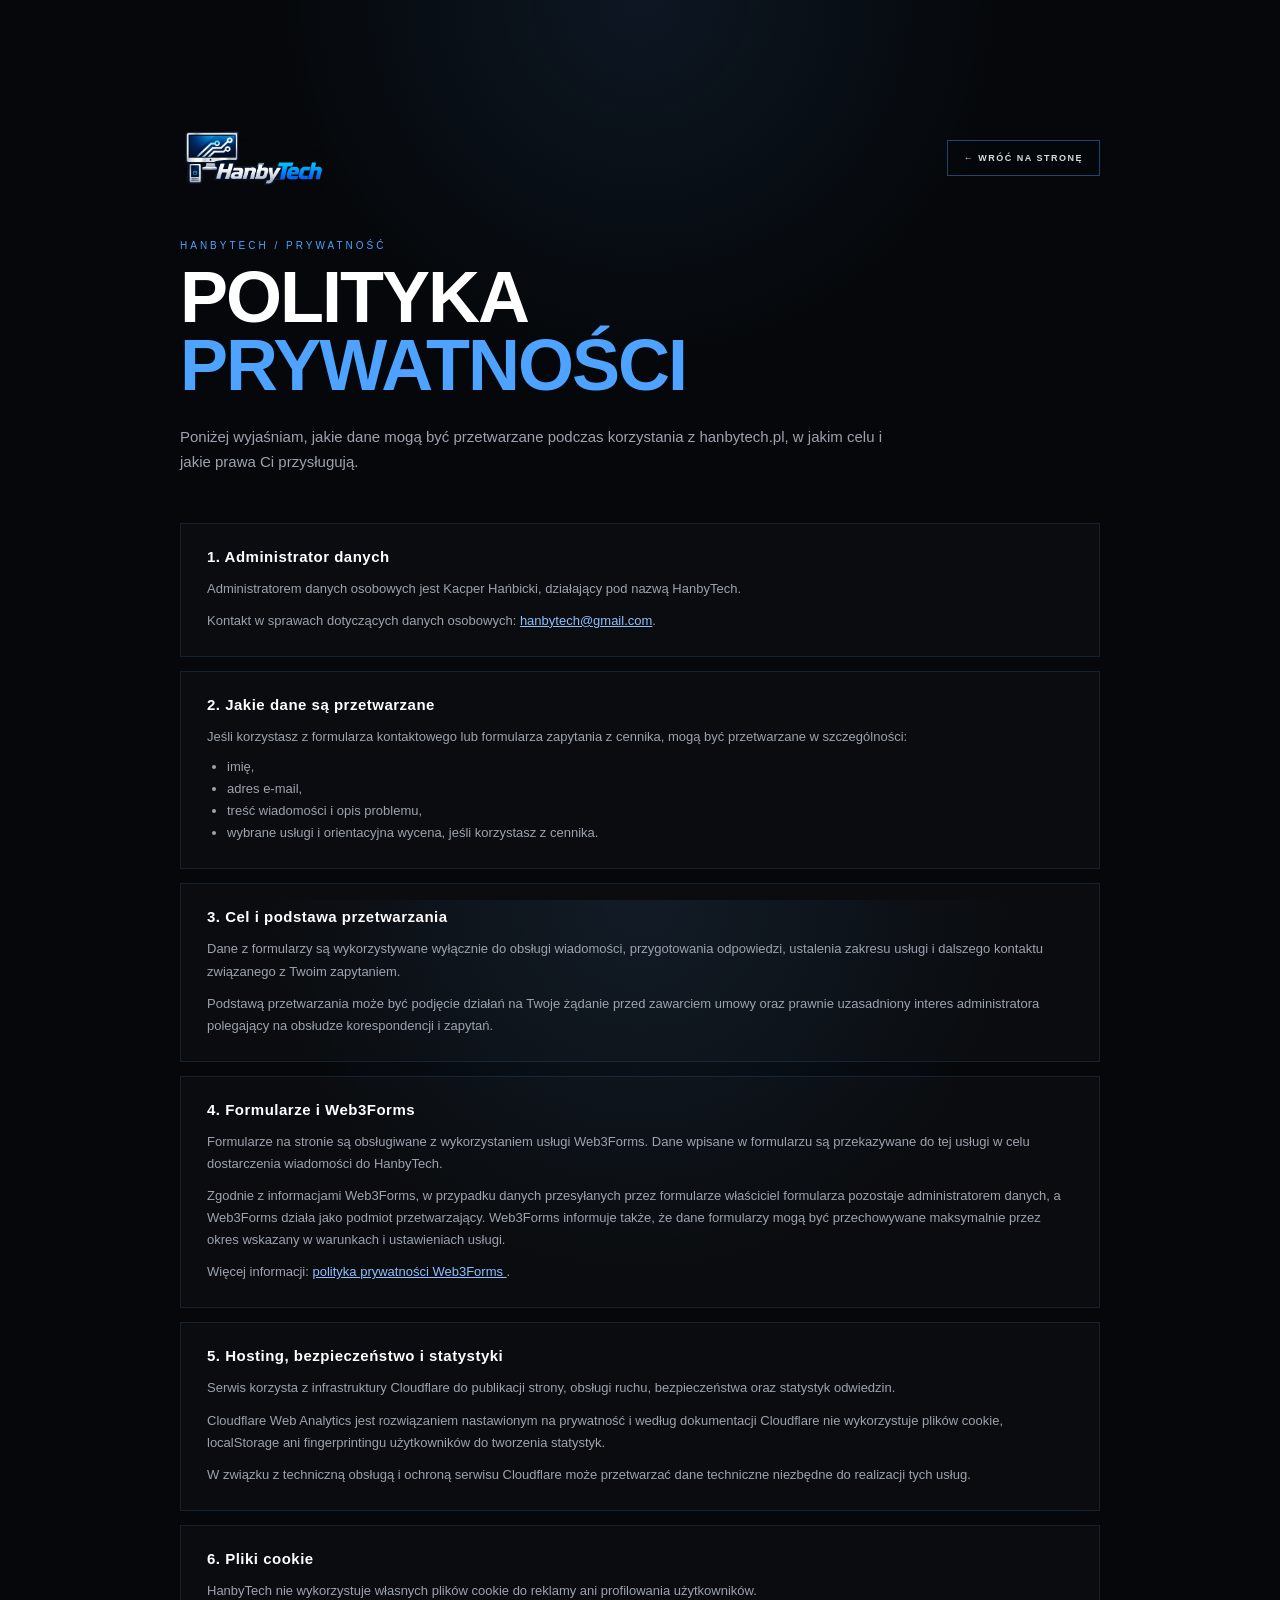
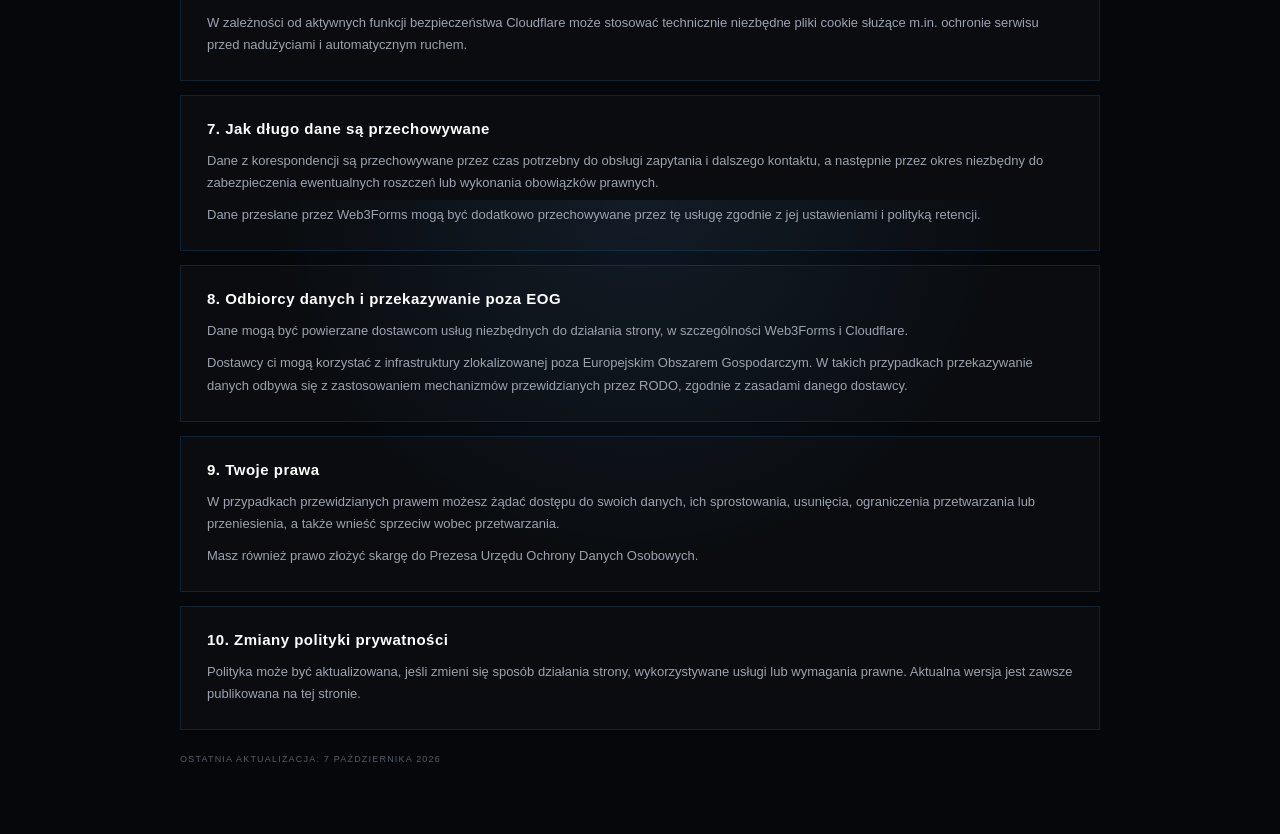
==== polityka-prywatnosci.html @ e63559c8 "Dodanie polityki prywatnosci i drobnych poprawek" ====
<!DOCTYPE html>
<html lang="pl">
<head>
    <meta charset="UTF-8">
    <meta name="viewport" content="width=device-width, initial-scale=1.0">
    <link rel="icon" type="image/png" href="logo.png">

    <title>Polityka prywatności — HanbyTech</title>

    <meta
        name="description"
        content="Polityka prywatności serwisu HanbyTech."
    >
    <meta name="theme-color" content="#05070a">
    <meta name="robots" content="index,follow">

    <link rel="canonical" href="https://hanbytech.pl/polityka-prywatnosci.html">
    <link rel="stylesheet" href="style.css?v=1.2">
</head>

<body class="privacy-page">

    <main class="privacy-shell">

        <div class="privacy-top">
            <a href="index.html" class="privacy-logo" aria-label="HanbyTech — strona główna">
                <img src="logo.png" alt="HanbyTech">
            </a>

            <a href="index.html" class="privacy-back">
                ← WRÓĆ NA STRONĘ
            </a>
        </div>

        <div class="privacy-kicker">
            HANBYTECH / PRYWATNOŚĆ
        </div>

        <h1>
            POLITYKA<br>
            <span>PRYWATNOŚCI</span>
        </h1>

        <p class="privacy-lead">
            Poniżej wyjaśniam, jakie dane mogą być przetwarzane podczas
            korzystania z hanbytech.pl, w jakim celu i jakie prawa Ci przysługują.
        </p>

        <div class="privacy-content">

            <section class="privacy-section">
                <h2>1. Administrator danych</h2>
                <p>
                    Administratorem danych osobowych jest Kacper Hańbicki,
                    działający pod nazwą HanbyTech.
                </p>
                <p>
                    Kontakt w sprawach dotyczących danych osobowych:
                    <a href="mailto:hanbytech@gmail.com">hanbytech@gmail.com</a>.
                </p>
            </section>

            <section class="privacy-section">
                <h2>2. Jakie dane są przetwarzane</h2>
                <p>
                    Jeśli korzystasz z formularza kontaktowego lub formularza zapytania
                    z cennika, mogą być przetwarzane w szczególności:
                </p>
                <ul>
                    <li>imię,</li>
                    <li>adres e-mail,</li>
                    <li>treść wiadomości i opis problemu,</li>
                    <li>wybrane usługi i orientacyjna wycena, jeśli korzystasz z cennika.</li>
                </ul>
            </section>

            <section class="privacy-section">
                <h2>3. Cel i podstawa przetwarzania</h2>
                <p>
                    Dane z formularzy są wykorzystywane wyłącznie do obsługi wiadomości,
                    przygotowania odpowiedzi, ustalenia zakresu usługi i dalszego kontaktu
                    związanego z Twoim zapytaniem.
                </p>
                <p>
                    Podstawą przetwarzania może być podjęcie działań na Twoje żądanie
                    przed zawarciem umowy oraz prawnie uzasadniony interes administratora
                    polegający na obsłudze korespondencji i zapytań.
                </p>
            </section>

            <section class="privacy-section">
                <h2>4. Formularze i Web3Forms</h2>
                <p>
                    Formularze na stronie są obsługiwane z wykorzystaniem usługi Web3Forms.
                    Dane wpisane w formularzu są przekazywane do tej usługi w celu dostarczenia
                    wiadomości do HanbyTech.
                </p>
                <p>
                    Zgodnie z informacjami Web3Forms, w przypadku danych przesyłanych przez
                    formularze właściciel formularza pozostaje administratorem danych,
                    a Web3Forms działa jako podmiot przetwarzający. Web3Forms informuje także,
                    że dane formularzy mogą być przechowywane maksymalnie przez okres
                    wskazany w warunkach i ustawieniach usługi.
                </p>
                <p>
                    Więcej informacji:
                    <a href="https://web3forms.com/privacy" target="_blank" rel="noopener noreferrer">
                        polityka prywatności Web3Forms
                    </a>.
                </p>
            </section>

            <section class="privacy-section">
                <h2>5. Hosting, bezpieczeństwo i statystyki</h2>
                <p>
                    Serwis korzysta z infrastruktury Cloudflare do publikacji strony,
                    obsługi ruchu, bezpieczeństwa oraz statystyk odwiedzin.
                </p>
                <p>
                    Cloudflare Web Analytics jest rozwiązaniem nastawionym na prywatność
                    i według dokumentacji Cloudflare nie wykorzystuje plików cookie,
                    localStorage ani fingerprintingu użytkowników do tworzenia statystyk.
                </p>
                <p>
                    W związku z techniczną obsługą i ochroną serwisu Cloudflare może
                    przetwarzać dane techniczne niezbędne do realizacji tych usług.
                </p>
            </section>

            <section class="privacy-section">
                <h2>6. Pliki cookie</h2>
                <p>
                    HanbyTech nie wykorzystuje własnych plików cookie do reklamy ani
                    profilowania użytkowników.
                </p>
                <p>
                    W zależności od aktywnych funkcji bezpieczeństwa Cloudflare może
                    stosować technicznie niezbędne pliki cookie służące m.in. ochronie
                    serwisu przed nadużyciami i automatycznym ruchem.
                </p>
            </section>

            <section class="privacy-section">
                <h2>7. Jak długo dane są przechowywane</h2>
                <p>
                    Dane z korespondencji są przechowywane przez czas potrzebny do obsługi
                    zapytania i dalszego kontaktu, a następnie przez okres niezbędny do
                    zabezpieczenia ewentualnych roszczeń lub wykonania obowiązków prawnych.
                </p>
                <p>
                    Dane przesłane przez Web3Forms mogą być dodatkowo przechowywane przez
                    tę usługę zgodnie z jej ustawieniami i polityką retencji.
                </p>
            </section>

            <section class="privacy-section">
                <h2>8. Odbiorcy danych i przekazywanie poza EOG</h2>
                <p>
                    Dane mogą być powierzane dostawcom usług niezbędnych do działania strony,
                    w szczególności Web3Forms i Cloudflare.
                </p>
                <p>
                    Dostawcy ci mogą korzystać z infrastruktury zlokalizowanej poza
                    Europejskim Obszarem Gospodarczym. W takich przypadkach przekazywanie
                    danych odbywa się z zastosowaniem mechanizmów przewidzianych przez RODO,
                    zgodnie z zasadami danego dostawcy.
                </p>
            </section>

            <section class="privacy-section">
                <h2>9. Twoje prawa</h2>
                <p>
                    W przypadkach przewidzianych prawem możesz żądać dostępu do swoich danych,
                    ich sprostowania, usunięcia, ograniczenia przetwarzania lub przeniesienia,
                    a także wnieść sprzeciw wobec przetwarzania.
                </p>
                <p>
                    Masz również prawo złożyć skargę do Prezesa Urzędu Ochrony Danych Osobowych.
                </p>
            </section>

            <section class="privacy-section">
                <h2>10. Zmiany polityki prywatności</h2>
                <p>
                    Polityka może być aktualizowana, jeśli zmieni się sposób działania strony,
                    wykorzystywane usługi lub wymagania prawne. Aktualna wersja jest zawsze
                    publikowana na tej stronie.
                </p>
            </section>

        </div>

        <div class="privacy-updated">
            OSTATNIA AKTUALIZACJA: 7 PAŹDZIERNIKA 2026
        </div>

    </main>

</body>
</html>
---- style.css ----
﻿* {
    margin: 0;
    padding: 0;
    box-sizing: border-box;
}

html,
body {
    width: 100%;
    height: 100%;
    overflow: hidden;
}

body {
    background: #05070a;
    color: white;
    font-family: Arial, Helvetica, sans-serif;
}

/* =========================
   GŁÓWNA STRONA
========================= */

.story {
    position: relative;
    width: 100%;
    height: 100vh;
    overflow: hidden;
}

/* =========================
   SCENY
========================= */

.scene {
    position: absolute;
    inset: 0;
    display: grid;
    grid-template-columns: 45% 55%;
    opacity: 0;
    visibility: hidden;
    transform: scale(1.04);
    transition:
        opacity 0.8s ease,
        transform 1s ease,
        visibility 0.8s;
}

.scene.active {
    opacity: 1;
    visibility: visible;
    transform: scale(1);
}

/* =========================
   LEWA STRONA
========================= */

.scene-content {
    position: relative;
    z-index: 5;
    display: flex;
    flex-direction: column;
    justify-content: center;
    padding-left: 9vw;
    padding-right: 3vw;
}

.category {
    margin-bottom: 20px;
    font-size: 12px;
    letter-spacing: 5px;
    color: #4da3ff;
}

h1,
h2 {
    font-size: clamp(45px, 5vw, 85px);
    line-height: 0.95;
    font-weight: 800;
    letter-spacing: -3px;
}

h1 span,
h2 span {
    color: #4da3ff;
}

.scene-content p {
    max-width: 520px;
    margin-top: 35px;
    color: #9ca3af;
    font-size: 17px;
    line-height: 1.7;
}

.info {
    margin-top: 30px;
    color: #4da3ff;
    font-size: 12px;
    letter-spacing: 3px;
    line-height: 2;
}

/* =========================
   PRZYCISK
========================= */

.contact-button {
    width: fit-content;
    margin-top: 35px;
    padding: 16px 28px;
    border: 1px solid #4da3ff;
    background: transparent;
    color: white;
    font-size: 12px;
    font-weight: bold;
    letter-spacing: 2px;
    cursor: pointer;
    transition: 0.3s;
}

.contact-button:hover {
    background: #4da3ff;
    color: #05070a;
    box-shadow:
        0 0 30px rgba(77, 163, 255, 0.4);
}

/* =========================
   PRAWA STRONA
========================= */

.scene-visual {
    position: relative;
    display: flex;
    align-items: center;
    justify-content: center;
    overflow: hidden;
}

.scene-visual::before {
    content: "";
    position: absolute;
    width: 600px;
    height: 600px;
    background: #087cff;
    filter: blur(180px);
    opacity: 0.08;
}

.placeholder {
    position: relative;
    width: 75%;
    height: 70%;
    display: flex;
    flex-direction: column;
    align-items: center;
    justify-content: center;
    border: 1px solid rgba(77, 163, 255, 0.2);
    background:
        linear-gradient(
            135deg,
            rgba(255,255,255,0.04),
            rgba(255,255,255,0.01)
        );
    box-shadow:
        0 0 80px rgba(0, 120, 255, 0.08);
    color: #4da3ff;
}

.placeholder span {
    font-size: 45px;
    font-weight: 800;
    letter-spacing: 5px;
}

.placeholder small {
    margin-top: 15px;
    color: #555;
    font-size: 10px;
    letter-spacing: 3px;
}

/* =========================
   SCROLL
========================= */

.scroll-indicator {
    position: fixed;
    right: 40px;
    bottom: 40px;
    z-index: 50;
    display: flex;
    align-items: center;
    gap: 15px;
    color: #777;
    font-size: 11px;
    letter-spacing: 2px;
}

.scroll-line {
    width: 70px;
    height: 1px;
    background: #222;
}

.scroll-progress {
    width: 14%;
    height: 1px;
    background: #4da3ff;
    transition: width 0.5s ease;
}

/* =========================
   PRZYCISKI NAWIGACJI
========================= */

.navigation {
    position: fixed;
    right: 40px;
    top: 50%;
    z-index: 50;
    display: flex;
    flex-direction: column;
    gap: 8px;
    transform: translateY(-50%);
}

.navigation button {
    width: 42px;
    height: 42px;
    border: 1px solid #222;
    background: rgba(5, 7, 10, 0.7);
    color: #777;
    cursor: pointer;
    transition: 0.3s;
}

.navigation button:hover {
    border-color: #4da3ff;
    color: #4da3ff;
}

/* =========================
   TELEFON
========================= */



/* =========================
   LOGO
========================= */

.site-logo {
    position: fixed;
    top: 30px;
    left: 40px;
    z-index: 100;
    display: block;
}

.site-logo img {
    display: block;
    width: 150px;
    height: auto;
    object-fit: contain;
    transition: 0.3s;
}

.site-logo:hover img {
    transform: scale(1.04);
}

/* LOGO — TELEFON */



/* =========================
   HERO IMAGE
========================= */

.hero-image {
    position: relative;
    overflow: hidden;
}

.hero-image img {
    width: 100%;
    height: 100%;
    object-fit: contain;
    object-position: 30% center;
    display: block;
    filter: brightness(0.9);
    transition: transform 1.2s ease;
}

.scene.active .hero-image img {
    transform: translateX(-60px) scale(1.03);
}

.hero-image::after {
    content: "";
    position: absolute;
    inset: 0;
    background:
        linear-gradient(
            90deg,
            rgba(5, 7, 10, 0.45) 0%,
            rgba(5, 7, 10, 0.08) 45%,
            transparent 70%
        );
    pointer-events: none;
}

/* =========================
   CPU IMAGE
========================= */

.cpu-image {
    position: relative;
    overflow: hidden;
}

.cpu-image .cpu-photo {
    position: absolute;
    top: 50%;
    left: 53%;
    width: 80%;
    height: 80%;
    object-fit: contain;
    display: block;
    z-index: 1;
    transform: translate(-50%, -50%);
    filter: brightness(0.9);
}

/* =========================
   GPU IMAGE
========================= */

.gpu-image {
    position: relative;
    overflow: hidden;
}

.gpu-image .gpu-photo {
    position: absolute;
    top: 50%;
    left: 53%;
    width: 80%;
    height: 80%;
    object-fit: contain;
    display: block;
    z-index: 1;
    transform: translate(-50%, -50%);
    filter: brightness(0.9);
}

/* CLEANING IMAGE */

.cleaning-image {
    position: relative;
    overflow: hidden;
}

.cleaning-image .cleaning-photo {
    position: absolute;
    top: 50%;
    left: 45%;
    width: 90%;
    height: 90%;
    object-fit: contain;
    display: block;
    z-index: 1;
    transform: translate(-50%, -50%);
    filter: brightness(0.9);
}

/* UPGRADE IMAGE */

.upgrade-image {
    position: relative;
    overflow: hidden;
}

.upgrade-image .upgrade-photo {
    position: absolute;
    top: 50%;
    left: 52%;
    width: 80%;
    height: 80%;
    object-fit: contain;
    display: block;
    z-index: 1;
    transform: translate(-50%, -50%);
    filter: brightness(0.9);
}

/* STAŁY PRZYCISK KONTAKTU */

.fixed-contact {
    position: fixed;
    left: 300px;
    bottom: 80px;
    z-index: 100;
    padding: 14px 24px;
    border: 1px solid #4da3ff;
    background: rgba(5, 7, 10, 0.75);
    color: white;
    text-decoration: none;
    font-size: 11px;
    font-weight: bold;
    letter-spacing: 2px;
    opacity: 0;
    pointer-events: none;
    transition: 0.3s;
}

.fixed-contact.visible {
    opacity: 1;
    pointer-events: auto;
}

.fixed-contact:hover {
    background: #4da3ff;
    color: #05070a;
    box-shadow:
        0 0 30px rgba(77, 163, 255, 0.4);
}

/* DIAGNOSTICS IMAGE */

.diagnostics-image {
    position: relative;
    overflow: hidden;
}

.diagnostics-image .diagnostics-photo {
    position: absolute;
    top: 50%;
    left: 50%;
    width: 80%;
    height: 80%;
    object-fit: contain;
    display: block;
    z-index: 1;
    transform: translate(-50%, -50%);
    filter: brightness(0.9);
}

/* CONTACT IMAGE */

.contact-image {
    position: relative;
    overflow: hidden;
}

.contact-image .contact-photo {
    position: absolute;
    top: 50%;
    left: 50%;
    width: 80%;
    height: 80%;
    object-fit: contain;
    display: block;
    z-index: 1;
    transform: translate(-50%, -50%);
    filter: brightness(0.9);
}

/* PANEL KONTAKTOWY */

.contact-content {
    justify-content: center;
}

.contact-details {
    margin-top: 35px;
    display: flex;
    flex-direction: column;
    gap: 8px;
}

.contact-details span {
    color: #4da3ff;
    font-size: 10px;
    letter-spacing: 3px;
}

.contact-details a {
    color: white;
    font-size: 16px;
    text-decoration: none;
    transition: 0.3s;
}

.contact-details a:hover {
    color: #4da3ff;
}

/* FORMULARZ */

.contact-form {
    position: relative;
    z-index: 5;
    width: 75%;
    display: flex;
    flex-direction: column;
    gap: 14px;
    padding: 35px;
    border: 1px solid rgba(77, 163, 255, 0.2);
    background: rgba(5, 7, 10, 0.75);
    box-shadow:
        0 0 80px rgba(0, 120, 255, 0.08);
    backdrop-filter: blur(10px);
}

.contact-form input,
.contact-form textarea {
    width: 100%;
    padding: 15px 0;
    border: none;
    border-bottom: 1px solid #252a31;
    outline: none;
    background: transparent;
    color: white;
    font-family: Arial, Helvetica, sans-serif;
    font-size: 12px;
    letter-spacing: 1px;
    transition: 0.3s;
}

.contact-form textarea {
    height: 120px;
    resize: none;
}

.contact-form input:focus,
.contact-form textarea:focus {
    border-bottom-color: #4da3ff;
}

.contact-form input::placeholder,
.contact-form textarea::placeholder {
    color: #666;
}

.contact-form button {
    margin-top: 10px;
    padding: 15px;
    border: 1px solid #4da3ff;
    background: transparent;
    color: white;
    font-size: 11px;
    font-weight: bold;
    letter-spacing: 2px;
    cursor: pointer;
    transition: 0.3s;
}

.contact-form button:hover {
    background: #4da3ff;
    color: #05070a;
    box-shadow:
        0 0 30px rgba(77, 163, 255, 0.4);
}


/* =====================================================
   UPGRADE PANEL — SCENA 05
===================================================== */

.upgrade-panel-area {
    position: relative;
    overflow: hidden;
}

.upgrade-panel {
    position: relative;
    z-index: 5;
    width: 75%;
    padding: 32px;
    border: 1px solid rgba(77, 163, 255, 0.25);
    background: linear-gradient(
        135deg,
        rgba(255,255,255,0.04),
        rgba(255,255,255,0.01)
    );
    box-shadow: 0 0 80px rgba(0,120,255,0.08);
    backdrop-filter: blur(10px);
}

.upgrade-header {
    display: flex;
    justify-content: space-between;
    align-items: center;
    font-size: 11px;
    font-weight: bold;
    letter-spacing: 3px;
}

.upgrade-status {
    color: #39ff14;
    font-size: 9px;
    letter-spacing: 2px;
    white-space: nowrap;
    text-shadow:
        0 0 5px rgba(57, 255, 20, 0.8),
        0 0 12px rgba(57, 255, 20, 0.5),
        0 0 20px rgba(57, 255, 20, 0.3);
}

.upgrade-line {
    width: 100%;
    height: 1px;
    margin: 22px 0;
    background: rgba(77, 163, 255, 0.15);
}

.upgrade-item {
    display: grid;
    grid-template-columns: 105px 1fr 90px;
    align-items: center;
    gap: 20px;
    padding: 14px 0;
    border-bottom: 1px solid rgba(255,255,255,0.04);
}

.upgrade-name {
    display: flex;
    flex-direction: column;
    gap: 5px;
}

.upgrade-name span {
    color: white;
    font-size: 11px;
    font-weight: bold;
    letter-spacing: 2px;
}

.upgrade-name small {
    color: #555;
    font-size: 8px;
    letter-spacing: 1px;
}

.upgrade-bar {
    width: 100%;
    height: 3px;
    background: #161a20;
    overflow: hidden;
}

.upgrade-bar span {
    display: block;
    height: 100%;
    background: #4da3ff;
    box-shadow: 0 0 10px rgba(77,163,255,0.5);
    transform: scaleX(0);
    transform-origin: left;
}

.upgrade-item strong {
    color: #4da3ff;
    font-size: 9px;
    letter-spacing: 1px;
    text-align: right;
}

.performance {
    margin-top: 5px;
}

.performance-header {
    display: flex;
    justify-content: space-between;
    align-items: center;
    margin-bottom: 10px;
    color: #777;
    font-size: 9px;
    letter-spacing: 2px;
}

.performance-header strong {
    color: #4da3ff;
    font-size: 11px;
}

.performance-bar {
    width: 100%;
    height: 4px;
    background: #161a20;
    overflow: hidden;
}

.performance-bar span {
    display: block;
    width: 82%;
    height: 100%;
    background: #4da3ff;
    box-shadow: 0 0 12px rgba(77,163,255,0.6);
    transform: scaleX(0);
    transform-origin: left;
}

.upgrade-footer {
    display: flex;
    justify-content: space-between;
    align-items: center;
    margin-top: 24px;
    font-size: 8px;
    letter-spacing: 2px;
}

.upgrade-footer span {
    color: #555;
}

.upgrade-footer strong {
    color: #4da3ff;
    font-size: 9px;
}

.scene.active .upgrade-bar span {
    animation: upgradeBars 0.9s ease forwards;
}

.scene.active .upgrade-item:nth-of-type(1) .upgrade-bar span {
    animation-delay: 0.2s;
}

.scene.active .upgrade-item:nth-of-type(2) .upgrade-bar span {
    animation-delay: 0.4s;
}

.scene.active .upgrade-item:nth-of-type(3) .upgrade-bar span {
    animation-delay: 0.6s;
}

.scene.active .upgrade-item:nth-of-type(4) .upgrade-bar span {
    animation-delay: 0.8s;
}

@keyframes upgradeBars {
    from {
        transform: scaleX(0);
    }

    to {
        transform: scaleX(1);
    }
}

.scene.active .performance-bar span {
    animation: performanceLoad 1.2s ease 1s forwards;
}

@keyframes performanceLoad {
    from {
        transform: scaleX(0);
    }

    to {
        transform: scaleX(1);
    }
}

.scene.active .upgrade-panel {
    animation: upgradePanelIn 0.8s ease forwards;
}

@keyframes upgradePanelIn {
    from {
        opacity: 0;
        transform: translateX(40px);
    }

    to {
        opacity: 1;
        transform: translateX(0);
    }
}

.upgrade-red {
    color: #ff3b3b !important;
}

.upgrade-green {
    color: #35d07f !important;
}

.upgrade-footer {
    display: flex;
    justify-content: space-between;
    align-items: center;
    gap: 20px;
}

.upgrade-footer strong {
    color: #4da3ff;
    font-size: 9px;
    letter-spacing: 1.5px;
    white-space: nowrap;
}

/* =========================================
   SCENA 04 — CLEANING PROCESS
========================================= */

.scene[data-scene="4"] .cleaning-process {
    position: relative;
    overflow: hidden;
    display: flex;
    align-items: center;
    justify-content: center;
}

.scene[data-scene="4"] .cleaning-background {
    position: absolute;
    width: 100%;
    height: 100%;
    object-fit: contain;
    object-position: center;
    opacity: 0.45;
    filter:
        brightness(0.65)
        contrast(1.05);
    transform: scale(1.03);
    transition:
        transform 1.2s ease,
        opacity 0.8s ease;
}

.scene.active[data-scene="4"] .cleaning-background {
    transform: scale(1);
    opacity: 0.55;
}

.scene[data-scene="4"] .cleaning-overlay {
    position: absolute;
    inset: 0;
    background:
        linear-gradient(
            90deg,
            rgba(5,7,10,0.25),
            rgba(5,7,10,0.65)
        );
    z-index: 1;
    pointer-events: none;
}

.scene[data-scene="4"] .cleaning-panel {
    position: relative;
    z-index: 5;
    width: 75%;
    padding: 30px;
    border: 1px solid rgba(77, 163, 255, 0.22);
    background: rgba(5, 7, 10, 0.28);
    box-shadow: 0 0 50px rgba(0, 120, 255, 0.04);
    backdrop-filter: none;
}

.cleaning-header {
    display: flex;
    justify-content: space-between;
    align-items: center;
    gap: 20px;
    font-size: 11px;
    font-weight: bold;
    letter-spacing: 3px;
}

.cleaning-counter {
    color: #4da3ff;
    font-size: 9px;
    letter-spacing: 2px;
    white-space: nowrap;
}

.cleaning-progress {
    width: 100%;
    height: 3px;
    margin-top: 22px;
    background: #161a20;
    overflow: hidden;
}

.cleaning-progress span {
    display: block;
    width: 78%;
    height: 100%;
    background: #4da3ff;
    box-shadow:
        0 0 12px rgba(77,163,255,0.6);
    transform: scaleX(0);
    transform-origin: left;
}

.cleaning-steps {
    margin-top: 22px;
}

.cleaning-step {
    display: flex;
    align-items: center;
    gap: 14px;
    padding: 11px 0;
    border-bottom: 1px solid rgba(255,255,255,0.04);
    color: #555;
    font-size: 9px;
    letter-spacing: 2px;
}

.cleaning-step.active {
    color: #aaa;
}

.step-icon {
    width: 18px;
    color: #4da3ff;
    font-size: 11px;
    text-align: center;
}

.cleaning-step:nth-child(3) .step-icon {
    color: #ffb000;
}

.cleaning-step:nth-child(4) .step-icon {
    color: #444;
}

.cleaning-divider {
    width: 100%;
    height: 1px;
    margin: 20px 0;
    background: rgba(77,163,255,0.15);
}

.airflow-header {
    display: flex;
    justify-content: space-between;
    margin-bottom: 10px;
    color: #777;
    font-size: 8px;
    letter-spacing: 2px;
}

.airflow-header span:last-child {
    color: #39ff14;
    text-shadow:
        0 0 5px rgba(57,255,20,0.7),
        0 0 12px rgba(57,255,20,0.4);
}

.airflow-bar {
    width: 100%;
    height: 4px;
    background: #161a20;
    overflow: hidden;
}

.airflow-bar span {
    display: block;
    width: 86%;
    height: 100%;
    background:
        linear-gradient(
            90deg,
            #4da3ff,
            #39c5ff,
            #4da3ff
        );
    box-shadow:
        0 0 12px rgba(77,163,255,0.6);
    transform: translateX(-100%);
}

.temperature {
    margin-top: 24px;
}

.temperature-title {
    color: #555;
    font-size: 8px;
    letter-spacing: 2px;
    margin-bottom: 12px;
}

.temperature-values {
    display: flex;
    align-items: center;
    gap: 25px;
}

.temperature-values > div {
    display: flex;
    flex-direction: column;
    gap: 5px;
}

.temperature-values small {
    color: #555;
    font-size: 7px;
    letter-spacing: 2px;
}

.temperature-values strong {
    color: white;
    font-size: 18px;
    letter-spacing: 1px;
}

.temperature-values > div:last-child strong {
    color: #39ff14;
    text-shadow:
        0 0 6px rgba(57,255,20,0.5);
}

.temperature-arrow {
    color: #4da3ff;
    font-size: 18px;
}

.cleaning-status {
    display: flex;
    align-items: center;
    gap: 10px;
    margin-top: 24px;
    padding-top: 18px;
    border-top: 1px solid rgba(255,255,255,0.05);
    color: #39ff14;
    font-size: 9px;
    letter-spacing: 2px;
    text-shadow:
        0 0 5px rgba(57,255,20,0.7),
        0 0 12px rgba(57,255,20,0.4);
}

.cleaning-status span {
    font-size: 8px;
}

.scene.active[data-scene="4"] .cleaning-panel {
    animation:
        cleaningPanelIn
        0.8s
        ease
        forwards;
}

@keyframes cleaningPanelIn {
    from {
        opacity: 0;
        transform: translateX(40px);
    }

    to {
        opacity: 1;
        transform: translateX(0);
    }
}

.scene.active[data-scene="4"] .cleaning-progress span {
    animation:
        cleaningProgress
        1.2s
        ease
        0.3s
        forwards;
}

@keyframes cleaningProgress {
    from {
        transform: scaleX(0);
    }

    to {
        transform: scaleX(1);
    }
}

.scene.active[data-scene="4"] .airflow-bar span {
    animation:
        airflowMove
        1.5s
        ease
        1.2s
        forwards;
}

@keyframes airflowMove {
    from {
        transform: translateX(-100%);
    }

    to {
        transform: translateX(0);
    }
}

/* =========================================
   SCENA 03 — GPU PREMIUM SHOWCASE
========================================= */

.scene[data-scene="3"] .gpu-image {
    position: relative;
    overflow: hidden;
    display: flex;
    align-items: center;
    justify-content: center;
}

.scene[data-scene="3"] .gpu-photo {
    position: absolute !important;
    top: 50% !important;
    left: 50% !important;
    width: 88% !important;
    height: 88% !important;
    object-fit: contain !important;
    transform: translate(-50%, -50%) !important;
    display: block !important;
    opacity: 1 !important;
    z-index: 2;
    filter:
        brightness(1)
        contrast(1.05)
        drop-shadow(0 0 45px rgba(77,163,255,0.18));
}

.scene[data-scene="3"] .gpu-image::before {
    content: "";
    position: absolute;
    inset: 8%;
    z-index: 1;
    background:
        linear-gradient(
            rgba(77,163,255,0.035) 1px,
            transparent 1px
        ),
        linear-gradient(
            90deg,
            rgba(77,163,255,0.035) 1px,
            transparent 1px
        );
    background-size: 35px 35px;
    mask-image:
        linear-gradient(
            to bottom,
            transparent,
            black 20%,
            black 80%,
            transparent
        );
    pointer-events: none;
}

.scene[data-scene="3"] .gpu-image {
    isolation: isolate;
}

.scene[data-scene="3"] .gpu-showcase {
    position: absolute;
    inset: 0;
    z-index: 10;
    pointer-events: none;
}

.scene[data-scene="3"] .gpu-online {
    position: absolute;
    top: 10%;
    right: 7%;
    padding: 9px 13px;
    border: 1px solid rgba(57,255,20,0.3);
    background: rgba(5,7,10,0.28);
    color: #39ff14;
    font-size: 9px;
    font-weight: bold;
    letter-spacing: 2px;
    text-shadow:
        0 0 5px rgba(57,255,20,0.8),
        0 0 14px rgba(57,255,20,0.4);
    opacity: 0;
    transform: translateX(20px);
}

.scene.active[data-scene="3"] .gpu-online {
    animation:
        gpuHudIn
        0.6s
        ease
        0.4s
        forwards;
}

.scene[data-scene="3"] .gpu-data {
    position: absolute;
    padding: 10px 14px;
    border-left: 1px solid rgba(77,163,255,0.55);
    background: rgba(5,7,10,0.25);
    display: flex;
    flex-direction: column;
    gap: 5px;
    opacity: 0;
    transform: translateX(20px);
}

.scene[data-scene="3"] .gpu-data small {
    color: #666;
    font-size: 7px;
    letter-spacing: 2px;
}

.scene[data-scene="3"] .gpu-data strong {
    color: #4da3ff;
    font-size: 14px;
    letter-spacing: 1px;
    text-shadow:
        0 0 8px rgba(77,163,255,0.4);
}

.scene[data-scene="3"] .gpu-core {
    top: 28%;
    right: 7%;
}

.scene[data-scene="3"] .gpu-memory {
    top: 46%;
    right: 10%;
}

.scene[data-scene="3"] .gpu-temp {
    bottom: 25%;
    right: 13%;
}

.scene[data-scene="3"] .gpu-temp strong {
    color: #39ff14;
    text-shadow:
        0 0 8px rgba(57,255,20,0.5);
}

.scene.active[data-scene="3"] .gpu-core {
    animation:
        gpuHudIn
        0.6s
        ease
        0.7s
        forwards;
}

.scene.active[data-scene="3"] .gpu-memory {
    animation:
        gpuHudIn
        0.6s
        ease
        0.9s
        forwards;
}

.scene.active[data-scene="3"] .gpu-temp {
    animation:
        gpuHudIn
        0.6s
        ease
        1.1s
        forwards;
}

@keyframes gpuHudIn {
    from {
        opacity: 0;
        transform: translateX(20px);
    }

    to {
        opacity: 1;
        transform: translateX(0);
    }
}

.scene[data-scene="3"] .gpu-performance {
    position: absolute;
    left: 8%;
    right: 8%;
    bottom: 8%;
    padding: 14px 16px;
    background: rgba(5,7,10,0.35);
    border: 1px solid rgba(77,163,255,0.18);
    opacity: 0;
    transform: translateY(15px);
}

.scene.active[data-scene="3"] .gpu-performance {
    animation:
        gpuPerformanceIn
        0.7s
        ease
        1.3s
        forwards;
}

@keyframes gpuPerformanceIn {
    from {
        opacity: 0;
        transform: translateY(15px);
    }

    to {
        opacity: 1;
        transform: translateY(0);
    }
}

.gpu-performance-header {
    display: flex;
    justify-content: space-between;
    align-items: center;
    margin-bottom: 9px;
    color: #777;
    font-size: 8px;
    letter-spacing: 2px;
}

.gpu-performance-header strong {
    color: #4da3ff;
    font-size: 11px;
}

.gpu-performance-bar {
    width: 100%;
    height: 3px;
    background: #161a20;
    overflow: hidden;
}

.gpu-performance-bar span {
    display: block;
    width: 87%;
    height: 100%;
    background: #4da3ff;
    box-shadow:
        0 0 12px rgba(77,163,255,0.7);
    transform: scaleX(0);
    transform-origin: left;
}

.scene.active[data-scene="3"] .gpu-performance-bar span {
    animation:
        gpuPerformanceBar
        1.2s
        ease
        1.7s
        forwards;
}

@keyframes gpuPerformanceBar {
    from {
        transform: scaleX(0);
    }

    to {
        transform: scaleX(1);
    }
}

.gpu-performance-scale {
    display: flex;
    justify-content: space-between;
    margin-top: 6px;
    color: #444;
    font-size: 7px;
    letter-spacing: 1px;
}

.scene[data-scene="3"] .gpu-scan-line {
    position: absolute;
    top: 8%;
    bottom: 8%;
    left: 18%;
    width: 1px;
    background:
        linear-gradient(
            to bottom,
            transparent,
            rgba(77,163,255,0.7),
            transparent
        );
    opacity: 0;
}

.scene.active[data-scene="3"] .gpu-scan-line {
    animation:
        gpuScan
        2.2s
        ease-in-out
        1.8s;
}

@keyframes gpuScan {
    0% {
        left: 18%;
        opacity: 0;
    }

    15% {
        opacity: 1;
    }

    85% {
        opacity: 1;
    }

    100% {
        left: 82%;
        opacity: 0;
    }
}

/* =========================================
   SCENA 05 — ELEGANT UPGRADE LAB
========================================= */

.scene[data-scene="5"] .upgrade-showcase {
    position: relative;
    width: 100%;
    height: 100%;
    overflow: hidden;
    display: flex;
    flex-direction: column;
    justify-content: center;
    padding: 8vh 8vw 7vh 3vw;
    box-sizing: border-box;
}

.scene[data-scene="5"] .upgrade-showcase::before {
    content: "";
    position: absolute;
    inset: 5% 5% 5% 0;
    background:
        linear-gradient(
            rgba(77,163,255,0.025) 1px,
            transparent 1px
        ),
        linear-gradient(
            90deg,
            rgba(77,163,255,0.025) 1px,
            transparent 1px
        );
    background-size: 45px 45px;
    opacity: 0.6;
    pointer-events: none;
}

.scene[data-scene="5"] .upgrade-label {
    position: relative;
    z-index: 5;
    display: flex;
    justify-content: space-between;
    align-items: center;
    width: 100%;
    margin-bottom: 25px;
    color: #666;
    font-size: 8px;
    letter-spacing: 3px;
    opacity: 0;
}

.scene[data-scene="5"] .upgrade-label strong {
    color: #4da3ff;
    font-size: 8px;
    font-weight: normal;
    letter-spacing: 2px;
}

.scene[data-scene="5"] .upgrade-cards {
    position: relative;
    z-index: 5;
    display: grid;
    grid-template-columns:
        repeat(2, minmax(0, 1fr));
    gap: 12px;
    width: 100%;
}

.scene[data-scene="5"] .upgrade-card {
    position: relative;
    min-height: 145px;
    padding: 18px;
    box-sizing: border-box;
    border: 1px solid rgba(255,255,255,0.08);
    background:
        linear-gradient(
            135deg,
            rgba(255,255,255,0.045),
            rgba(255,255,255,0.012)
        );
    overflow: hidden;
    opacity: 0;
    transform: translateY(20px);
    transition:
        border-color 0.3s ease,
        background 0.3s ease;
}

.scene[data-scene="5"] .upgrade-card::before {
    content: "";
    position: absolute;
    left: 0;
    top: 0;
    bottom: 0;
    width: 2px;
    background: #4da3ff;
    box-shadow:
        0 0 15px rgba(77,163,255,0.5);
    opacity: 0.7;
}

.scene[data-scene="5"] .upgrade-card::after {
    content: "";
    position: absolute;
    width: 120px;
    height: 120px;
    right: -60px;
    bottom: -60px;
    border-radius: 50%;
    background: rgba(77,163,255,0.08);
    filter: blur(25px);
    pointer-events: none;
}

.scene[data-scene="5"] .upgrade-card-top {
    display: flex;
    justify-content: space-between;
    align-items: center;
    color: #555;
    font-size: 8px;
    letter-spacing: 2px;
}

.scene[data-scene="5"] .upgrade-card-top span {
    color: #4da3ff;
}

.scene[data-scene="5"] .upgrade-card-top small {
    color: #444;
    font-size: 7px;
    letter-spacing: 2px;
}

.scene[data-scene="5"] .upgrade-card-name {
    margin-top: 25px;
    color: white;
    font-size: 27px;
    font-weight: 700;
    letter-spacing: -1px;
}

.scene[data-scene="5"] .upgrade-card-line {
    width: 100%;
    height: 1px;
    margin-top: 20px;
    background:
        linear-gradient(
            90deg,
            rgba(77,163,255,0.45),
            transparent
        );
}

.scene[data-scene="5"] .upgrade-card-bottom {
    position: absolute;
    left: 18px;
    right: 18px;
    bottom: 16px;
    display: flex;
    justify-content: space-between;
    align-items: center;
    color: #555;
    font-size: 7px;
    letter-spacing: 1.5px;
}

.scene[data-scene="5"] .upgrade-card-bottom strong {
    color: #4da3ff;
    font-size: 8px;
    letter-spacing: 1px;
}

.scene[data-scene="5"] .upgrade-card-cpu::before {
    background: #39ff14;
    box-shadow:
        0 0 15px rgba(57,255,20,0.45);
}

.scene[data-scene="5"] .upgrade-card-cpu .upgrade-card-bottom strong {
    color: #39ff14;
    text-shadow:
        0 0 7px rgba(57,255,20,0.4);
}

.scene[data-scene="5"] .upgrade-card-gpu .upgrade-card-name {
    text-shadow:
        0 0 20px rgba(77,163,255,0.15);
}

.scene[data-scene="5"] .upgrade-result {
    position: relative;
    z-index: 5;
    margin-top: 25px;
    padding: 17px 18px;
    border-top: 1px solid rgba(77,163,255,0.15);
    border-bottom: 1px solid rgba(77,163,255,0.08);
    opacity: 0;
    transform: translateY(15px);
}

.scene[data-scene="5"] .upgrade-result-label {
    color: #555;
    font-size: 7px;
    letter-spacing: 2px;
}

.scene[data-scene="5"] .upgrade-result-value {
    display: flex;
    align-items: baseline;
    gap: 12px;
    margin-top: 5px;
}

.scene[data-scene="5"] .upgrade-result-value strong {
    color: #4da3ff;
    font-size: 28px;
    font-weight: 700;
    letter-spacing: -1px;
    text-shadow:
        0 0 15px rgba(77,163,255,0.25);
}

.scene[data-scene="5"] .upgrade-result-value span {
    color: #555;
    font-size: 7px;
    letter-spacing: 2px;
}

.scene[data-scene="5"] .upgrade-result-bar {
    width: 100%;
    height: 2px;
    margin-top: 12px;
    background: #161a20;
    overflow: hidden;
}

.scene[data-scene="5"] .upgrade-result-bar span {
    display: block;
    width: 0;
    height: 100%;
    background:
        linear-gradient(
            90deg,
            #4da3ff,
            #39c5ff
        );
    box-shadow:
        0 0 10px rgba(77,163,255,0.6);
}

.scene[data-scene="5"] .upgrade-status-line {
    position: relative;
    z-index: 5;
    display: flex;
    justify-content: space-between;
    align-items: center;
    margin-top: 18px;
    color: #555;
    font-size: 7px;
    letter-spacing: 2px;
    opacity: 0;
}

.scene[data-scene="5"] .upgrade-status-line span {
    display: flex;
    align-items: center;
    gap: 7px;
}

.scene[data-scene="5"] .upgrade-status-line i {
    display: block;
    width: 5px;
    height: 5px;
    border-radius: 50%;
    background: #39ff14;
    box-shadow:
        0 0 8px rgba(57,255,20,0.7);
}

.scene[data-scene="5"] .upgrade-status-line strong {
    color: #4da3ff;
    font-size: 7px;
    letter-spacing: 1.5px;
}

.scene.active[data-scene="5"] .upgrade-label {
    animation:
        upgradeLabelIn
        0.6s
        ease
        0.2s
        forwards;
}

@keyframes upgradeLabelIn {
    from {
        opacity: 0;
        transform: translateY(-10px);
    }

    to {
        opacity: 1;
        transform: translateY(0);
    }
}

.scene.active[data-scene="5"] .upgrade-card:nth-child(1) {
    animation:
        upgradeCardIn
        0.7s
        ease
        0.4s
        forwards;
}

.scene.active[data-scene="5"] .upgrade-card:nth-child(2) {
    animation:
        upgradeCardIn
        0.7s
        ease
        0.55s
        forwards;
}

.scene.active[data-scene="5"] .upgrade-card:nth-child(3) {
    animation:
        upgradeCardIn
        0.7s
        ease
        0.7s
        forwards;
}

.scene.active[data-scene="5"] .upgrade-card:nth-child(4) {
    animation:
        upgradeCardIn
        0.7s
        ease
        0.85s
        forwards;
}

@keyframes upgradeCardIn {
    from {
        opacity: 0;
        transform: translateY(20px);
    }

    to {
        opacity: 1;
        transform: translateY(0);
    }
}

.scene.active[data-scene="5"] .upgrade-result {
    animation:
        upgradeResultIn
        0.7s
        ease
        1.2s
        forwards;
}

@keyframes upgradeResultIn {
    from {
        opacity: 0;
        transform: translateY(15px);
    }

    to {
        opacity: 1;
        transform: translateY(0);
    }
}

.scene.active[data-scene="5"] .upgrade-result-bar span {
    animation:
        upgradeResultBar
        1.2s
        ease
        1.6s
        forwards;
}

@keyframes upgradeResultBar {
    from {
        width: 0;
    }

    to {
        width: 87%;
    }
}

.scene.active[data-scene="5"] .upgrade-status-line {
    animation:
        upgradeStatusIn
        0.6s
        ease
        1.7s
        forwards;
}

@keyframes upgradeStatusIn {
    from {
        opacity: 0;
    }

    to {
        opacity: 1;
    }
}

/* =========================================
   UPGRADE LAB — PRAWDZIWY EFEKT PISANIA
========================================= */

.scene[data-scene="5"] .upgrade-label span {
    position: relative;
    display: inline-block;
    color: #ffffff;
    font-size: 16px;
    font-weight: 700;
    letter-spacing: 5px;
    text-shadow:
        0 0 8px rgba(77, 163, 255, 0.35),
        0 0 22px rgba(77, 163, 255, 0.15);
    white-space: nowrap;
    clip-path: inset(0 100% 0 0);
    border-right: 2px solid transparent;
}

.scene.active[data-scene="5"] .upgrade-label span {
    animation:
        upgradeTextReveal 1.5s steps(11, end) 0.35s forwards,
        upgradeCursorBlink 0.65s steps(1) 0.35s infinite;
}

@keyframes upgradeTextReveal {
    0% {
        clip-path: inset(0 100% 0 0);
    }

    100% {
        clip-path: inset(0 0 0 0);
    }
}

@keyframes upgradeCursorBlink {

    0%,
    50% {
        border-right-color: #4da3ff;
    }

    51%,
    100% {
        border-right-color: transparent;
    }
}

/* =========================================
   SCENA 03 — USUNIĘCIE STAREGO GPU ONLINE
========================================= */

.scene[data-scene="3"] .gpu-image::after {
    content: none !important;
    display: none !important;
}
/* =========================================================
   SCENA 06 — SYSTEM DIAGNOSTICS / FINAL CONCEPT
   ========================================================= */

.scene[data-scene="6"] .diagnostics-image {
    position: relative;
    overflow: hidden;
    display: flex;
    align-items: center;
    justify-content: center;
}


/* =========================================================
   DELIKATNE TŁO TECHNICZNE
   ========================================================= */

.scene[data-scene="6"] .diagnostics-image::before {
    content: "";
    position: absolute;
    inset: 8%;

    background:
        linear-gradient(
            rgba(77,163,255,0.025) 1px,
            transparent 1px
        ),
        linear-gradient(
            90deg,
            rgba(77,163,255,0.025) 1px,
            transparent 1px
        );

    background-size: 42px 42px;

    mask-image:
        radial-gradient(
            circle at center,
            black 0%,
            rgba(0,0,0,0.7) 45%,
            transparent 78%
        );

    pointer-events: none;
}


/* =========================================================
   GŁÓWNY SYSTEM CORE
   ========================================================= */

.scene[data-scene="6"] .system-scan {
    position: relative;

    width: 100%;
    height: 100%;

    padding: 0;

    border: none;
    background: transparent;
    box-shadow: none;

    backdrop-filter: none;

    overflow: visible;
}


/* =========================================================
   CENTRALNY RDZEŃ
   ========================================================= */

.scene[data-scene="6"] .system-scan::before {
    content: "SYSTEM\A CORE";

    white-space: pre;

    position: absolute;

    left: 50%;
    top: 50%;

    width: 170px;
    height: 170px;

    transform: translate(-50%, -50%);

    display: flex;
    align-items: center;
    justify-content: center;

    text-align: center;

    border:
        1px solid rgba(77,163,255,0.45);

    border-radius: 50%;

    background:
        radial-gradient(
            circle,
            rgba(77,163,255,0.10),
            rgba(5,7,10,0.15) 55%,
            transparent 70%
        );

    color: #4da3ff;

    font-size: 13px;
    font-weight: bold;
    letter-spacing: 4px;
    line-height: 1.7;

    text-shadow:
        0 0 12px rgba(77,163,255,0.5),
        0 0 30px rgba(77,163,255,0.15);

    box-shadow:
        0 0 40px rgba(77,163,255,0.08),
        inset 0 0 30px rgba(77,163,255,0.05);

    z-index: 3;

    animation:
        corePulse 3s ease-in-out infinite;
}


/* =========================================================
   ZEWNĘTRZNY PIERŚCIEŃ
   ========================================================= */

.scene[data-scene="6"] .system-scan::after {
    content: "";

    position: absolute;

    left: 50%;
    top: 50%;

    width: 270px;
    height: 270px;

    transform: translate(-50%, -50%);

    border:
        1px solid rgba(77,163,255,0.10);

    border-radius: 50%;

    box-shadow:
        0 0 0 20px rgba(77,163,255,0.012),
        0 0 0 50px rgba(77,163,255,0.008);

    z-index: 1;

    pointer-events: none;
}


/* =========================================================
   ŚRODKOWY PIERŚCIEŃ — ANIMOWANY
   ========================================================= */

.scene[data-scene="6"] .scan-footer {
    position: absolute;

    left: 50%;
    top: 50%;

    width: 215px;
    height: 215px;

    transform: translate(-50%, -50%);

    margin: 0;
    padding: 0;

    border:
        1px dashed rgba(77,163,255,0.18);

    border-radius: 50%;

    color: transparent;

    box-shadow: none;

    z-index: 2;

    animation:
        coreRotate 18s linear infinite;
}


/* =========================================================
   STATUS W ŚRODKU
   ========================================================= */

.scene[data-scene="6"] .scan-footer::after {
    content: "ONLINE";

    position: absolute;

    left: 50%;
    bottom: -38px;

    transform: translateX(-50%);

    color: #39ff14;

    font-size: 8px;
    letter-spacing: 3px;

    text-shadow:
        0 0 8px rgba(57,255,20,0.7);
}


/* =========================================================
   MODUŁY
   ========================================================= */

.scene[data-scene="6"] .scan-item {
    position: absolute;

    width: 145px;
    height: auto;

    padding: 8px 12px;

    display: flex;
    flex-direction: column;
    align-items: flex-start;
    gap: 5px;

    border: none;

    background: transparent;

    opacity: 0;

    transform: translateY(10px);

    z-index: 5;
}


/* =========================================================
   POZYCJE MODUŁÓW
   ========================================================= */

.scene[data-scene="6"] .scan-item:nth-child(3) {
    left: 4%;
    top: 24%;
}

.scene[data-scene="6"] .scan-item:nth-child(4) {
    left: 2%;
    top: 49%;
}

.scene[data-scene="6"] .scan-item:nth-child(5) {
    left: 12%;
    bottom: 17%;
}

.scene[data-scene="6"] .scan-item:nth-child(6) {
    right: 4%;
    top: 30%;
}

.scene[data-scene="6"] .scan-item:nth-child(7) {
    right: 8%;
    bottom: 20%;
}


/* =========================================================
   NUMERY
   ========================================================= */

.scene[data-scene="6"] .scan-item::before {
    content: "";

    width: 5px;
    height: 5px;

    border-radius: 50%;

    background: #4da3ff;

    box-shadow:
        0 0 10px rgba(77,163,255,0.7);
}


/* =========================================================
   NAZWY
   ========================================================= */

.scene[data-scene="6"] .scan-item > span:first-child {
    color: #666;

    font-size: 8px;
    letter-spacing: 3px;

    white-space: nowrap;
}


/* =========================================================
   WARTOŚCI
   ========================================================= */

.scene[data-scene="6"] .scan-value {
    color: #4da3ff;

    font-size: 13px;
    letter-spacing: 1px;

    white-space: nowrap;
}


/* =========================================================
   TEMPERATURE — ZIELONA
   ========================================================= */

.scene[data-scene="6"] .scan-item:nth-child(7) .scan-value {
    color: #39ff14;

    text-shadow:
        0 0 8px rgba(57,255,20,0.45);
}


/* =========================================================
   LINIE ŁĄCZĄCE Z RDZENIEM
   ========================================================= */

.scene[data-scene="6"] .scan-item::after {
    content: "";

    position: absolute;

    height: 1px;

    background:
        linear-gradient(
            90deg,
            rgba(77,163,255,0.05),
            rgba(77,163,255,0.4)
        );

    transform-origin: left center;

    pointer-events: none;
}


/* LEWA GÓRA */

.scene[data-scene="6"] .scan-item:nth-child(3)::after {
    left: 100%;
    top: 50%;
    width: 145px;
    transform: rotate(14deg);
}


/* LEWA ŚRODKOWA */

.scene[data-scene="6"] .scan-item:nth-child(4)::after {
    left: 100%;
    top: 50%;
    width: 135px;
    transform: rotate(0deg);
}


/* LEWA DÓŁ */

.scene[data-scene="6"] .scan-item:nth-child(5)::after {
    left: 100%;
    top: 50%;
    width: 105px;
    transform: rotate(-18deg);
}


/* PRAWA GÓRA */

.scene[data-scene="6"] .scan-item:nth-child(6)::after {
    right: 100%;
    top: 50%;
    width: 130px;

    transform-origin: right center;
    transform: rotate(-12deg);

    background:
        linear-gradient(
            90deg,
            rgba(77,163,255,0.4),
            rgba(77,163,255,0.05)
        );
}


/* PRAWA DÓŁ */

.scene[data-scene="6"] .scan-item:nth-child(7)::after {
    right: 100%;
    top: 50%;
    width: 120px;

    transform-origin: right center;
    transform: rotate(16deg);

    background:
        linear-gradient(
            90deg,
            rgba(77,163,255,0.4),
            rgba(77,163,255,0.05)
        );
}


/* =========================================================
   HEADER — MAŁY STATUS
   ========================================================= */

.scene[data-scene="6"] .scan-header {
    position: absolute;

    top: 7%;
    left: 50%;

    transform: translateX(-50%);

    width: 60%;

    margin: 0;

    font-size: 8px;

    color: #555;

    letter-spacing: 3px;
}


/* =========================================================
   UKRYWAMY STARE ELEMENTY
   ========================================================= */

.scene[data-scene="6"] .scan-line {
    display: none;
}


/* =========================================================
   ANIMACJE MODUŁÓW
   ========================================================= */

.scene.active[data-scene="6"] .scan-item:nth-child(3) {
    animation:
        diagnosticModule 0.6s ease 0.4s forwards;
}

.scene.active[data-scene="6"] .scan-item:nth-child(4) {
    animation:
        diagnosticModule 0.6s ease 0.6s forwards;
}

.scene.active[data-scene="6"] .scan-item:nth-child(5) {
    animation:
        diagnosticModule 0.6s ease 0.8s forwards;
}

.scene.active[data-scene="6"] .scan-item:nth-child(6) {
    animation:
        diagnosticModule 0.6s ease 1s forwards;
}

.scene.active[data-scene="6"] .scan-item:nth-child(7) {
    animation:
        diagnosticModule 0.6s ease 1.2s forwards;
}


@keyframes diagnosticModule {

    from {
        opacity: 0;
        transform: translateY(10px);
    }

    to {
        opacity: 1;
        transform: translateY(0);
    }

}


@keyframes corePulse {

    0%,
    100% {
        box-shadow:
            0 0 40px rgba(77,163,255,0.06),
            inset 0 0 30px rgba(77,163,255,0.04);
    }

    50% {
        box-shadow:
            0 0 65px rgba(77,163,255,0.13),
            inset 0 0 35px rgba(77,163,255,0.08);
    }

}


@keyframes coreRotate {

    from {
        transform:
            translate(-50%, -50%)
            rotate(0deg);
    }

    to {
        transform:
            translate(-50%, -50%)
            rotate(360deg);
    }

}
/* =========================================================
   SCENA 06 — ZAGĘSZCZENIE SYSTEMU
   ========================================================= */

.scene[data-scene="6"] .system-scan {
    transform: scale(1.12);
    transform-origin: center center;
}


/* CENTRALNY RDZEŃ WIĘKSZY */

.scene[data-scene="6"] .system-scan::before {
    width: 195px;
    height: 195px;
}


/* PIERŚCIEŃ BLIŻEJ RDZENIA */

.scene[data-scene="6"] .system-scan::after {
    width: 285px;
    height: 285px;
}


/* =========================================================
   MODUŁY — BLIŻEJ ŚRODKA
   ========================================================= */

.scene[data-scene="6"] .scan-item:nth-child(3) {
    left: 11%;
    top: 27%;
}

.scene[data-scene="6"] .scan-item:nth-child(4) {
    left: 8%;
    top: 47%;
}

.scene[data-scene="6"] .scan-item:nth-child(5) {
    left: 16%;
    bottom: 21%;
}

.scene[data-scene="6"] .scan-item:nth-child(6) {
    right: 11%;
    top: 30%;
}

.scene[data-scene="6"] .scan-item:nth-child(7) {
    right: 14%;
    bottom: 23%;
}


/* =========================================================
   WIĘKSZE MODUŁY
   ========================================================= */

.scene[data-scene="6"] .scan-item {
    width: 175px;
    padding: 10px 14px;

    background:
        linear-gradient(
            90deg,
            rgba(77,163,255,0.025),
            rgba(5,7,10,0.18)
        );
}


/* =========================================================
   LINIE — KRÓTSZE, ALE WYRAŹNIEJSZE
   ========================================================= */

.scene[data-scene="6"] .scan-item:nth-child(3)::after {
    width: 105px;
}

.scene[data-scene="6"] .scan-item:nth-child(4)::after {
    width: 90px;
}

.scene[data-scene="6"] .scan-item:nth-child(5)::after {
    width: 75px;
}

.scene[data-scene="6"] .scan-item:nth-child(6)::after {
    width: 95px;
}

.scene[data-scene="6"] .scan-item:nth-child(7)::after {
    width: 85px;
}


/* =========================================================
   DODATKOWE PUNKTY POŁĄCZEŃ
   ========================================================= */

.scene[data-scene="6"] .scan-item::before {
    position: relative;
    z-index: 3;

    width: 6px;
    height: 6px;
}


/* =========================================================
   CENTRALNE PUNKTY
   ========================================================= */

.scene[data-scene="6"] .system-scan .scan-footer::before {
    content: "";

    position: absolute;

    left: 50%;
    top: 50%;

    width: 7px;
    height: 7px;

    transform: translate(-50%, -50%);

    border-radius: 50%;

    background: #4da3ff;

    box-shadow:
        0 0 10px rgba(77,163,255,0.9),
        0 0 25px rgba(77,163,255,0.5);
}


/* =========================================================
   DODATKOWE PIERŚCIENIE
   ========================================================= */

.scene[data-scene="6"] .system-scan .scan-footer {
    box-shadow:
        0 0 0 30px rgba(77,163,255,0.012),
        0 0 0 48px rgba(77,163,255,0.006);
}


/* =========================================================
   GÓRNY ELEMENT — BLIŻEJ SYSTEMU
   ========================================================= */

.scene[data-scene="6"] .scan-header {
    top: 10%;
    width: 65%;
}


/* =========================================================
   DELIKATNE DODATKOWE LINIE TŁA
   ========================================================= */

.scene[data-scene="6"] .diagnostics-image::after {
    content: "";

    position: absolute;

    left: 14%;
    right: 14%;
    top: 18%;
    bottom: 18%;

    border-top:
        1px solid rgba(77,163,255,0.035);

    border-bottom:
        1px solid rgba(77,163,255,0.035);

    pointer-events: none;
}


/* =========================================================
   DELIKATNY GLOW ZA CAŁYM SYSTEMEM
   ========================================================= */

.scene[data-scene="6"] .diagnostics-image {
    isolation: isolate;
}

.scene[data-scene="6"] .diagnostics-image::before {
    filter: blur(0);

    background:
        radial-gradient(
            circle at 50% 50%,
            rgba(77,163,255,0.055),
            transparent 42%
        ),

        linear-gradient(
            rgba(77,163,255,0.025) 1px,
            transparent 1px
        ),

        linear-gradient(
            90deg,
            rgba(77,163,255,0.025) 1px,
            transparent 1px
        );

    background-size:
        auto,
        42px 42px,
        42px 42px;
}
/* =========================================
   SCENA 05 — LEPSZA CZYTELNOŚĆ PARAMETRÓW
   ========================================= */

.scene[data-scene="5"] .upgrade-card-top {
    color: #8a8f98;
    font-size: 9px;
    letter-spacing: 2.5px;
}

.scene[data-scene="5"] .upgrade-card-top span {
    color: #4da3ff;
    text-shadow:
        0 0 8px rgba(77,163,255,0.25);
}

.scene[data-scene="5"] .upgrade-card-top small {
    color: #777c85;
    font-size: 8px;
    letter-spacing: 2px;
}


/* CAPACITY / STORAGE OPTIMIZATION itd. */

.scene[data-scene="5"] .upgrade-card-bottom {
    color: #777c85;
    font-size: 8px;
    letter-spacing: 1.8px;
}

.scene[data-scene="5"] .upgrade-card-bottom span {
    color: #858b95;
}


/* Wartości po prawej */

.scene[data-scene="5"] .upgrade-card-bottom strong {
    color: #4da3ff;
    font-size: 9px;
    letter-spacing: 1.2px;

    text-shadow:
        0 0 8px rgba(77,163,255,0.2);
}


/* CPU — nadal zielony */

.scene[data-scene="5"] .upgrade-card-cpu .upgrade-card-bottom strong {
    color: #39ff14;

    text-shadow:
        0 0 8px rgba(57,255,20,0.35);
}


/* lekko jaśniejsza linia oddzielająca */

.scene[data-scene="5"] .upgrade-card-line {
    background:
        linear-gradient(
            90deg,
            rgba(77,163,255,0.55),
            rgba(77,163,255,0.08),
            transparent
        );
}
/* =========================================
   SCENA 06 — GPU / BŁĄD KRYTYCZNY
   ========================================= */

.scene[data-scene="6"] .gpu-error {
    position: absolute;
}

.scene[data-scene="6"] .gpu-error small {
    display: block;
    margin-top: 3px;

    color: #ff3030;
    font-size: 8px;
    font-weight: bold;
    letter-spacing: 2px;

    text-shadow:
        0 0 6px rgba(255,48,48,0.8),
        0 0 14px rgba(255,48,48,0.4);

    animation: criticalErrorBlink 1s steps(2, end) infinite;
}

@keyframes criticalErrorBlink {
    0%,
    45% {
        opacity: 1;
    }

    46%,
    70% {
        opacity: 0.25;
    }

    71%,
    100% {
        opacity: 1;
    }
}
/* =========================================
   SCENA 06 — STATUS SKANOWANIA
   ========================================= */

.scene[data-scene="6"] .scan-analyzing {
    opacity: 1;
    transition: opacity 0.3s ease;
}

.scene[data-scene="6"] .scan-complete {
    opacity: 0;
    transition: opacity 0.3s ease;
}

.scene[data-scene="6"] .scan-value {
    transition: color 0.3s ease, text-shadow 0.3s ease;
}

.scene[data-scene="6"] .scan-value.scan-error {
    color: #ff3030 !important;

    text-shadow:
        0 0 6px rgba(255,48,48,0.9),
        0 0 14px rgba(255,48,48,0.5);

    animation: criticalScanError 0.8s steps(2, end) infinite;
}

@keyframes criticalScanError {

    0%,
    45% {
        opacity: 1;
    }

    46%,
    70% {
        opacity: 0.25;
    }

    71%,
    100% {
        opacity: 1;
    }
}
/* =========================================
   SCENA 02 — ANALIZA PROCESORA
   ========================================= */

.scene[data-scene="2"] .cpu-analysis {
    position: relative;
    width: 100%;
    height: 100%;
    overflow: hidden;
}


/* ZDJĘCIE CPU */

.scene[data-scene="2"] .cpu-photo {
    position: absolute;
    width: 72%;
    height: 72%;
    object-fit: contain;

    top: 50%;
    left: 50%;

    transform: translate(-50%, -50%);

    opacity: 0.9;
    z-index: 2;

    filter:
        contrast(1.08)
        brightness(0.82);

}


/* DELIKATNA SIATKA */

.scene[data-scene="2"] .cpu-grid {
    position: absolute;
    inset: 0;

    background-image:
        linear-gradient(
            rgba(77,163,255,0.045) 1px,
            transparent 1px
        ),
        linear-gradient(
            90deg,
            rgba(77,163,255,0.045) 1px,
            transparent 1px
        );

    background-size: 45px 45px;

    mask-image:
        radial-gradient(
            circle at center,
            black 0%,
            transparent 70%
        );

    z-index: 1;
}


/* OKRĄG ANALIZY */

.scene[data-scene="2"] .cpu-ring {
    position: absolute;

    width: 330px;
    height: 330px;

    top: 50%;
    left: 50%;

    transform: translate(-50%, -50%);

    border: 1px solid rgba(77,163,255,0.45);
    border-radius: 50%;

    box-shadow:
        0 0 25px rgba(77,163,255,0.08),
        inset 0 0 25px rgba(77,163,255,0.04);

    z-index: 4;

    animation: cpuRingPulse 3s ease-in-out infinite;
}


.scene[data-scene="2"] .cpu-ring::before {
    content: "";

    position: absolute;

    inset: 12px;

    border: 1px dashed rgba(77,163,255,0.2);
    border-radius: 50%;

    animation: cpuRingRotate 18s linear infinite;
}


@keyframes cpuRingPulse {

    0%,
    100% {
        opacity: 0.55;
    }

    50% {
        opacity: 1;
    }
}


@keyframes cpuRingRotate {

    from {
        transform: rotate(0deg);
    }

    to {
        transform: rotate(360deg);
    }
}


/* ŚRODEK */

.scene[data-scene="2"] .cpu-center {
    position: absolute;

    top: 50%;
    left: 50%;

    transform: translate(-50%, -50%);

    width: 175px;

    text-align: center;

    z-index: 6;
}


/* STATUS */

.scene[data-scene="2"] .cpu-status {
    color: #8d949e;

    font-size: 8px;
    letter-spacing: 2px;
    line-height: 1.8;
}


.scene[data-scene="2"] .cpu-status strong {
    display: block;

    color: #39ff14;

    font-size: 10px;
    letter-spacing: 2px;

    text-shadow:
        0 0 8px rgba(57,255,20,0.5);
}


/* TAKTOWANIE */

.scene[data-scene="2"] .cpu-speed {
    margin-top: 8px;

    color: white;

    font-size: 30px;
    font-weight: 600;

    letter-spacing: 1px;

    text-shadow:
        0 0 18px rgba(77,163,255,0.3);
}


.scene[data-scene="2"] .cpu-speed span {
    color: #4da3ff;

    font-size: 11px;
    letter-spacing: 2px;
}


/* LINIE TECHNICZNE */

.scene[data-scene="2"] .cpu-line {
    position: absolute;

    width: 180px;

    height: 1px;

    background:
        linear-gradient(
            90deg,
            rgba(77,163,255,0.05),
            rgba(77,163,255,0.65)
        );

    z-index: 7;
}


.scene[data-scene="2"] .cpu-line span {
    position: absolute;

    top: -8px;

    color: #9ca3af;

    font-size: 8px;
    letter-spacing: 2px;

    white-space: nowrap;
}


/* RDZENIE */

.scene[data-scene="2"] .cpu-line-core {
    top: 30%;
    left: 8%;
}


.scene[data-scene="2"] .cpu-line-core span {
    left: 0;
}


/* CACHE */

.scene[data-scene="2"] .cpu-line-cache {
    top: 67%;
    left: 4%;
}


.scene[data-scene="2"] .cpu-line-cache span {
    left: 0;
}


/* TEMPERATURA */

.scene[data-scene="2"] .cpu-line-temp {
    top: 32%;
    right: 5%;

    transform: scaleX(-1);
}


.scene[data-scene="2"] .cpu-line-temp span {
    transform: scaleX(-1);
    left: 0;
}


/* TAKTOWANIE */

.scene[data-scene="2"] .cpu-line-clock {
    top: 68%;
    right: 7%;

    transform: scaleX(-1);
}


.scene[data-scene="2"] .cpu-line-clock span {
    transform: scaleX(-1);
    left: 0;
}


/* PUNKT NA KOŃCU LINII */

.scene[data-scene="2"] .cpu-line::after {
    content: "";

    position: absolute;

    right: -4px;
    top: -2px;

    width: 5px;
    height: 5px;

    background: #4da3ff;

    border-radius: 50%;

    box-shadow:
        0 0 8px rgba(77,163,255,0.8);
}


/* SKANER */

.scene[data-scene="2"] .cpu-scan {
    position: absolute;

    left: 20%;
    right: 20%;

    top: 30%;

    height: 1px;

    background:
        linear-gradient(
            90deg,
            transparent,
            rgba(77,163,255,0.8),
            transparent
        );

    box-shadow:
        0 0 10px rgba(77,163,255,0.4);

    z-index: 8;

    animation: cpuScan 4s ease-in-out infinite;
}


@keyframes cpuScan {

    0% {
        top: 30%;
        opacity: 0;
    }

    15% {
        opacity: 1;
    }

    50% {
        top: 70%;
        opacity: 1;
    }

    85% {
        opacity: 0.8;
    }

    100% {
        top: 30%;
        opacity: 0;
    }
}


/* TECHNICZNY OPIS */

.scene[data-scene="2"] .cpu-tech-label {
    position: absolute;

    right: 7%;
    bottom: 9%;

    color: #4da3ff;

    font-size: 9px;
    letter-spacing: 3px;

    text-align: right;

    z-index: 8;
}


.scene[data-scene="2"] .cpu-tech-label span {
    display: block;

    margin-top: 5px;

    color: #666d77;

    font-size: 7px;
    letter-spacing: 2px;
}
/* =========================================
   SCENA 02 — CZYTELNOŚĆ NAPISÓW
   ========================================= */

.scene[data-scene="2"] .cpu-line span,
.scene[data-scene="2"] .cpu-tech-label,
.scene[data-scene="2"] .cpu-status,
.scene[data-scene="2"] .cpu-speed {
    text-shadow:
        0 2px 8px rgba(0,0,0,0.95),
        0 0 10px rgba(0,0,0,0.9);
}


/* Etykiety przy liniach */

.scene[data-scene="2"] .cpu-line span {
    padding: 4px 7px;

    color: #d7dce3;

    background: rgba(5,7,10,0.72);

    border-left: 1px solid rgba(77,163,255,0.7);

    font-size: 8px;
    font-weight: 600;
    letter-spacing: 2px;
}


/* Mocniejszy punkt na końcu linii */

.scene[data-scene="2"] .cpu-line::after {
    width: 6px;
    height: 6px;

    background: #4da3ff;

    box-shadow:
        0 0 5px #4da3ff,
        0 0 12px rgba(77,163,255,0.8);
}


/* Centralny status */

.scene[data-scene="2"] .cpu-status {
    padding: 5px 10px;

    background: rgba(5,7,10,0.68);

    border: 1px solid rgba(77,163,255,0.15);
}


/* Taktowanie */

.scene[data-scene="2"] .cpu-speed {
    padding: 3px 10px;

    background: rgba(5,7,10,0.55);
}


/* Opis techniczny */

.scene[data-scene="2"] .cpu-tech-label {
    padding: 7px 10px;

    background: rgba(5,7,10,0.7);

    border-right: 1px solid rgba(77,163,255,0.5);
}
/* =========================================
   SCENA 02 — DYNAMIKA ANALIZY CPU
   ========================================= */

.scene[data-scene="2"] .cpu-line {
    animation: cpuLinePulse 3s ease-in-out infinite;
}

.scene[data-scene="2"] .cpu-line-core {
    animation-delay: 0s;
}

.scene[data-scene="2"] .cpu-line-cache {
    animation-delay: 0.7s;
}

.scene[data-scene="2"] .cpu-line-temp {
    animation-delay: 1.4s;
}

.scene[data-scene="2"] .cpu-line-clock {
    animation-delay: 2.1s;
}


@keyframes cpuLinePulse {

    0%,
    100% {
        opacity: 0.55;
    }

    50% {
        opacity: 1;
    }
}


/* Delikatne życie centralnego parametru */

.scene[data-scene="2"] .cpu-speed {
    animation: cpuSpeedPulse 3s ease-in-out infinite;
}


@keyframes cpuSpeedPulse {

    0%,
    100% {
        text-shadow:
            0 0 10px rgba(77,163,255,0.2);
    }

    50% {
        text-shadow:
            0 0 22px rgba(77,163,255,0.45);
    }
}


/* Zielony status delikatnie pulsuje */

.scene[data-scene="2"] .cpu-status strong {
    animation: cpuStatusPulse 2.5s ease-in-out infinite;
}


@keyframes cpuStatusPulse {

    0%,
    100% {
        opacity: 0.7;
    }

    50% {
        opacity: 1;
    }
}
/* =========================================
   SCENA 02 — ANIMACJA WEJŚCIA
   ========================================= */

.scene[data-scene="2"] .cpu-photo,
.scene[data-scene="2"] .cpu-ring,
.scene[data-scene="2"] .cpu-center,
.scene[data-scene="2"] .cpu-line,
.scene[data-scene="2"] .cpu-tech-label {
    opacity: 0;
}


/* Zdjęcie */

.scene[data-scene="2"].active .cpu-photo {
    animation: cpuPhotoIn 0.9s ease forwards;
    animation-delay: 0.15s;
}


@keyframes cpuPhotoIn {

    from {
        opacity: 0;
        transform: translate(-50%, -50%) scale(0.96);
    }

    to {
        opacity: 0.9;
        transform: translate(-50%, -50%) scale(1);
    }
}


/* Pierścień */

.scene[data-scene="2"].active .cpu-ring {
    animation:
        cpuRingIn 0.8s ease forwards,
        cpuRingPulse 3s ease-in-out 1s infinite;
}


@keyframes cpuRingIn {

    from {
        opacity: 0;
        transform: translate(-50%, -50%) scale(0.7);
    }

    to {
        opacity: 1;
        transform: translate(-50%, -50%) scale(1);
    }
}


/* Środek */

.scene[data-scene="2"].active .cpu-center {
    animation: cpuCenterIn 0.7s ease forwards;
    animation-delay: 0.8s;
}


@keyframes cpuCenterIn {

    from {
        opacity: 0;
        transform: translate(-50%, -50%) scale(0.85);
    }

    to {
        opacity: 1;
        transform: translate(-50%, -50%) scale(1);
    }
}


/* Linie */

.scene[data-scene="2"].active .cpu-line {
    animation:
        cpuLineIn 0.6s ease forwards,
        cpuLinePulse 3s ease-in-out 1.5s infinite;
}


.scene[data-scene="2"].active .cpu-line-core {
    animation-delay: 1.1s, 1.7s;
}

.scene[data-scene="2"].active .cpu-line-cache {
    animation-delay: 1.35s, 1.95s;
}

.scene[data-scene="2"].active .cpu-line-temp {
    animation-delay: 1.6s, 2.2s;
}

.scene[data-scene="2"].active .cpu-line-clock {
    animation-delay: 1.85s, 2.45s;
}


@keyframes cpuLineIn {

    from {
        opacity: 0;
        width: 0;
    }

    to {
        opacity: 1;
        width: 180px;
    }
}


/* Opis techniczny */

.scene[data-scene="2"].active .cpu-tech-label {
    animation: cpuTechIn 0.6s ease forwards;
    animation-delay: 2.2s;
}


@keyframes cpuTechIn {

    from {
        opacity: 0;
        transform: translateX(15px);
    }

    to {
        opacity: 1;
        transform: translateX(0);
    }
}
/* =========================================
   NAPRAWA — SCENA 02 / IZOLACJA ELEMENTÓW
   ========================================= */

/* Wszystkie elementy Scene 02 zostają ograniczone
   wyłącznie do obszaru analizy CPU */

.scene[data-scene="2"] .cpu-analysis {
    isolation: isolate;
}


/* Linie CPU */

.scene[data-scene="2"] .cpu-analysis .cpu-line {
    position: absolute;
}


/* Napisy przy liniach CPU */

.scene[data-scene="2"] .cpu-analysis .cpu-line > span {
    position: absolute;
    display: block;

    white-space: nowrap;

    z-index: 10;
}


/* Techniczny podpis */

.scene[data-scene="2"] .cpu-analysis .cpu-tech-label {
    position: absolute;
    z-index: 10;
}


/* Centralne dane */

.scene[data-scene="2"] .cpu-analysis .cpu-center {
    position: absolute;
    z-index: 10;
}


/* Pierścień */

.scene[data-scene="2"] .cpu-analysis .cpu-ring {
    position: absolute;
    z-index: 4;
}


/* Zdjęcie */

.scene[data-scene="2"] .cpu-analysis .cpu-photo {
    position: absolute;
    z-index: 2;
}


/* Skaner */

.scene[data-scene="2"] .cpu-analysis .cpu-scan {
    position: absolute;
    z-index: 8;
}
/* =========================================
   OCHRONA GLOBALNEGO LICZNIKA SCEN
   ========================================= */

#sceneCounter {
    position: fixed !important;
    z-index: 1000 !important;

    top: auto !important;
    left: auto !important;
    right: 30px !important;
    bottom: 25px !important;

    width: auto !important;
    height: auto !important;

    transform: none !important;
}
/* =========================================
   LINK PORTFOLIO
========================================= */

.portfolio-button {

    position: fixed;

    top: 28px;
    left: 210px;
    height: 38px;
    box-sizing: border-box;
    z-index: 900;

    display: inline-flex;
    align-items: center;
    gap: 12px;

    padding: 11px 17px;

    border: 1px solid rgba(77, 163, 255, 0.45);

    background: rgba(5, 7, 10, 0.78);

    color: #d7dce3;

    font-size: 10px;
    font-weight: 600;

    letter-spacing: 2px;

    text-decoration: none;

    transition:
        color 0.25s ease,
        border-color 0.25s ease,
        background 0.25s ease,
        box-shadow 0.25s ease,
        transform 0.25s ease;
}


.portfolio-button::after {

    content: "→";

    color: #4da3ff;

    font-size: 14px;

    transition:
        transform 0.25s ease;
}


.portfolio-button:hover {

    color: #ffffff;

    border-color: #4da3ff;

    background: rgba(77, 163, 255, 0.08);

    box-shadow:
        0 0 18px rgba(77, 163, 255, 0.12);

    transform: translateY(-1px);
}


.portfolio-button:hover::after {

    transform: translateX(4px);
}
/* =========================================
   INTERAKTYWNY CENNIK
========================================= */

.price-button {

    position: fixed;

    top: 28px;
    left: 355px;
    height: 38px;
    box-sizing: border-box;
    z-index: 900;

    padding: 11px 17px;

    border:
        1px solid
        rgba(77,163,255,0.45);

    background:
        rgba(5,7,10,0.78);

    color: #d7dce3;

    font-size: 10px;
    font-weight: 600;

    letter-spacing: 2px;

    cursor: pointer;

    transition:
        color 0.25s ease,
        border-color 0.25s ease,
        background 0.25s ease,
        box-shadow 0.25s ease,
        transform 0.25s ease;
}


.price-button:hover {

    color: #ffffff;

    border-color:
        #4da3ff;

    background:
        rgba(77,163,255,0.08);

    box-shadow:
        0 0 18px
        rgba(77,163,255,0.12);

    transform:
        translateY(-1px);
}


/* =========================================
   OVERLAY
========================================= */

.price-overlay {

    position: fixed;

    inset: 0;

    z-index: 9998;

    display: flex;

    align-items: center;
    justify-content: center;

    padding: 35px;

    background:
        rgba(3,4,8,0.94);

    opacity: 0;

    visibility: hidden;

    pointer-events: none;

    transition:
        opacity 0.3s ease,
        visibility 0.3s ease;
}


.price-overlay.active {

    opacity: 1;

    visibility: visible;

    pointer-events: auto;
}


body.price-open {

    overflow: hidden;
}


/* =========================================
   PANEL
========================================= */

.price-panel {

    position: relative;

    width: min(1050px, 94vw);

    max-height: 90vh;

    overflow-y: auto;

    padding: 48px;

    border:
        1px solid
        rgba(255,255,255,0.08);

    border-radius: 18px;

    background:
        linear-gradient(
            145deg,
            rgba(14,12,21,0.98),
            rgba(6,7,11,0.98)
        );

    box-shadow:
        0 30px 100px
        rgba(0,0,0,0.65);
}


/* =========================================
   CLOSE
========================================= */

.price-close {

    position: absolute;

    top: 20px;
    right: 22px;

    width: 40px;
    height: 40px;

    border:
        1px solid
        rgba(255,255,255,0.12);

    border-radius: 50%;

    background:
        rgba(255,255,255,0.03);

    color: #ffffff;

    font-size: 27px;
    font-weight: 300;

    cursor: pointer;

    transition:
        background 0.2s ease,
        border-color 0.2s ease,
        transform 0.2s ease;
}


.price-close:hover {

    background:
        rgba(255,255,255,0.08);

    border-color:
        rgba(255,255,255,0.3);

    transform:
        scale(1.05);
}


/* =========================================
   HEADER
========================================= */

.price-label {

    color: #4da3ff;

    font-size: 8px;

    letter-spacing: 3px;

    margin-bottom: 18px;
}


.price-header h2 {

    margin: 0;

    color: #ffffff;

    font-size: 42px;

    line-height: 1;

    font-weight: 500;

    letter-spacing: -2px;
}


.price-header h2 span {

    color: #4da3ff;
}


.price-header p {

    max-width: 500px;

    margin-top: 15px;

    color: #777985;

    font-size: 11px;

    line-height: 1.7;
}


/* =========================================
   KATEGORIE
========================================= */

.price-categories {

    display: flex;

    flex-wrap: wrap;

    gap: 8px;

    margin-top: 35px;

    padding-bottom: 15px;

    border-bottom:
        1px solid
        rgba(255,255,255,0.07);
}


.price-category {

    padding: 10px 14px;

    border:
        1px solid
        rgba(255,255,255,0.08);

    background:
        rgba(255,255,255,0.02);

    color: #777985;

    font-size: 8px;

    font-weight: 600;

    letter-spacing: 1.7px;

    cursor: pointer;

    transition:
        color 0.2s ease,
        border-color 0.2s ease,
        background 0.2s ease;
}


.price-category:hover {

    color: #ffffff;

    border-color:
        rgba(77,163,255,0.35);
}


.price-category.active {

    color: #ffffff;

    border-color:
        rgba(77,163,255,0.65);

    background:
        rgba(77,163,255,0.09);
}


/* =========================================
   LISTA USŁUG
========================================= */

.price-list {

    display: none;

    margin-top: 16px;
}


.price-list.active {

    display: grid;

    grid-template-columns:
        1fr 1fr;

    gap: 8px;
}


.price-item {

    min-width: 0;

    display: flex;

    align-items: center;

    justify-content: space-between;

    gap: 20px;

    padding: 18px;

    border:
        1px solid
        rgba(255,255,255,0.06);

    border-radius: 10px;

    background:
        rgba(255,255,255,0.018);

    color: #ffffff;

    text-align: left;

    cursor: pointer;

    transition:
        border-color 0.2s ease,
        background 0.2s ease,
        transform 0.2s ease;
}


.price-item:hover {

    border-color:
        rgba(77,163,255,0.4);

    background:
        rgba(77,163,255,0.035);

    transform:
        translateY(-1px);
}


.price-item.selected {

    border-color:
        #4da3ff;

    background:
        rgba(77,163,255,0.08);
}


.price-item span {

    min-width: 0;

    display: flex;

    flex-direction: column;

    gap: 6px;
}


.price-item strong {

    color: #eeeeef;

    font-size: 11px;

    font-weight: 500;
}


.price-item small {

    color: #686a74;

    font-size: 8px;

    line-height: 1.5;
}


.price-item b {

    flex-shrink: 0;

    color: #4da3ff;

    font-size: 12px;

    font-weight: 500;

    white-space: nowrap;
}


/* =========================================
   PODSUMOWANIE
========================================= */

.price-summary {

    display: grid;

    grid-template-columns:
        1fr auto;

    gap: 25px;

    margin-top: 18px;

    padding: 22px;

    border:
        1px solid
        rgba(255,255,255,0.07);

    border-radius: 12px;

    background:
        rgba(255,255,255,0.02);
}


.summary-label {

    display: block;

    margin-bottom: 12px;

    color: #666873;

    font-size: 7px;

    letter-spacing: 2px;
}


.selected-services {

    display: flex;

    flex-wrap: wrap;

    gap: 7px;
}


.empty-summary {

    color: #555762;

    font-size: 9px;
}


.selected-service {

    display: flex;

    align-items: center;

    gap: 9px;

    padding: 7px 9px;

    border:
        1px solid
        rgba(77,163,255,0.2);

    background:
        rgba(77,163,255,0.04);

    color: #a7a9b2;

    font-size: 8px;
}


.selected-service b {

    color: #4da3ff;

    font-weight: 500;
}


.summary-right {

    min-width: 150px;

    padding-left: 25px;

    border-left:
        1px solid
        rgba(255,255,255,0.07);
}


#priceTotal {

    display: block;

    color: #ffffff;

    font-size: 27px;

    font-weight: 500;

    letter-spacing: -1px;
}


/* =========================================
   FOOTER
========================================= */

.price-footer {

    display: flex;

    align-items: center;

    justify-content: space-between;

    gap: 20px;

    margin-top: 20px;
}


.price-footer > span {

    color: #555762;

    font-size: 8px;
}


#priceContact {

    padding: 12px 17px;

    border:
        1px solid
        rgba(77,163,255,0.5);

    background:
        rgba(77,163,255,0.07);

    color: #ffffff;

    font-size: 8px;

    font-weight: 600;

    letter-spacing: 1.5px;

    cursor: pointer;

    transition:
        background 0.2s ease,
        border-color 0.2s ease;
}


#priceContact span {

    margin-left: 8px;

    color: #4da3ff;

    font-size: 13px;
}


#priceContact:hover {

    background:
        rgba(77,163,255,0.15);

    border-color:
        #4da3ff;
}


/* =========================================
   MOBILE
========================================= */


/* =========================================
   FACEBOOK — PRZYCISK
========================================= */

.facebook-button {
    position: fixed;

    top: 28px;
    left: 477px;

    z-index: 100;

    height: 38px;
    box-sizing: border-box;

    display: flex;
    align-items: center;
    justify-content: center;
    gap: 8px;

    padding: 0 16px;

    border: 1px solid rgba(77, 163, 255, 0.45);
    border-radius: 6px;

    background: rgba(5, 7, 10, 0.75);

    color: #ffffff;

    text-decoration: none;

    font-size: 9px;
    font-weight: bold;
    letter-spacing: 1.5px;

    transition:
        background 0.25s ease,
        border-color 0.25s ease,
        box-shadow 0.25s ease;
}

.facebook-icon {
    display: flex;
    align-items: center;
    justify-content: center;

    width: 16px;
    height: 16px;

    color: #4da3ff;

    font-family: Arial, Helvetica, sans-serif;
    font-size: 14px;
    font-weight: bold;
}

.facebook-button:hover {
    background: #4da3ff;
    color: #05070a;

    border-color: #4da3ff;

    box-shadow:
        0 0 25px
        rgba(77, 163, 255, 0.35);
}

.facebook-button:hover .facebook-icon {
    color: #05070a;
}

/* =========================================
   GÓRNE KAFELKI — WSPÓLNY UKŁAD
========================================= */





/* =========================================================
   HANBYTECH — FINAL MOBILE LAYOUT
   NIE RUSZA DESKTOPU
========================================================= */




/* =========================================================
   MAŁE TELEFONY
========================================================= */

/* =========================================================
   HANBYTECH — NOWY UKŁAD MOBILNY
   Desktop pozostaje bez zmian.
========================================================= */




/* =========================================================
   HANBYTECH — MOBILE FIX 06.10
   TYLKO: GÓRNE LINKI + SCENA 02 + SCENA 06
   DESKTOP BEZ ZMIAN
========================================================= */




/* Małe telefony */

/* =========================================================
   HANBYTECH — POPRAWKA MOBILE v2
   NIE RUSZA DESKTOPU
========================================================= */




/* ===== BARDZO MAŁE TELEFONY ===== */

/* =========================================================
   HANBYTECH — CLEAN MOBILE LAYOUT
   Jeden blok mobilny. Desktop powyżej pozostaje bez zmian.
========================================================= */


/* =========================================================
   SCENA 07 — JAK WYGLĄDA NAPRAWA
========================================================= */

.repair-process {
    width: 100%;
    max-width: 520px;
    margin-top: 28px;
    padding-top: 20px;
    border-top: 1px solid rgba(77,163,255,0.16);
}

.repair-process-title {
    color: #4da3ff;
    font-size: 9px;
    font-weight: 700;
    letter-spacing: 3px;
}

.repair-process-steps {
    display: grid;
    gap: 4px;
    margin-top: 12px;
}

.repair-step {
    display: grid;
    grid-template-columns: 38px 1fr;
    gap: 12px;
    align-items: start;
    padding: 8px 0;
    border-bottom: 1px solid rgba(255,255,255,0.045);
}

.repair-step:last-child {
    border-bottom: none;
}

.repair-step-number {
    color: #4da3ff;
    font-size: 9px;
    font-weight: 700;
    letter-spacing: 2px;
    text-shadow: 0 0 10px rgba(77,163,255,0.35);
}

.repair-step > div {
    display: flex;
    flex-direction: column;
    gap: 4px;
}

.repair-step strong {
    color: #ffffff;
    font-size: 9px;
    letter-spacing: 1.5px;
}

.repair-step small {
    max-width: 390px;
    color: #747b86;
    font-size: 8px;
    line-height: 1.45;
    letter-spacing: .5px;
}


/* =========================================================
   INFORMACJA O PRYWATNOŚCI PRZY FORMULARZACH
========================================================= */

.form-privacy-note {
    margin: 4px 0 0;
    color: #666d77;
    font-size: 8px;
    line-height: 1.5;
    letter-spacing: .5px;
}

.form-privacy-note a {
    color: #8ebfff;
    text-decoration: none;
    border-bottom: 1px solid rgba(77,163,255,.35);
    transition: color .2s ease, border-color .2s ease;
}

.form-privacy-note a:hover {
    color: #ffffff;
    border-color: #4da3ff;
}


/* =========================================================
   POLITYKA PRYWATNOŚCI
========================================================= */

body.privacy-page {
    height: auto;
    min-height: 100vh;
    overflow-x: hidden;
    overflow-y: auto;
    background:
        radial-gradient(
            circle at 50% 0%,
            rgba(77,163,255,.10),
            transparent 34%
        ),
        #05070a;
}

.privacy-page .privacy-shell {
    width: min(920px, calc(100% - 40px));
    margin: 0 auto;
    padding: 120px 0 70px;
}

.privacy-page .privacy-top {
    display: flex;
    align-items: center;
    justify-content: space-between;
    gap: 24px;
    margin-bottom: 45px;
}

.privacy-page .privacy-logo img {
    display: block;
    width: 145px;
    height: auto;
}

.privacy-page .privacy-back {
    padding: 12px 16px;
    border: 1px solid rgba(77,163,255,.4);
    color: #d7dce3;
    background: rgba(5,7,10,.72);
    text-decoration: none;
    font-size: 9px;
    font-weight: 700;
    letter-spacing: 1.5px;
    transition: .2s ease;
}

.privacy-page .privacy-back:hover {
    color: #05070a;
    background: #4da3ff;
    border-color: #4da3ff;
}

.privacy-page .privacy-kicker {
    margin-bottom: 12px;
    color: #4da3ff;
    font-size: 10px;
    letter-spacing: 3px;
}

.privacy-page h1 {
    margin: 0;
    max-width: 760px;
    font-size: clamp(38px, 6vw, 72px);
    line-height: .95;
    letter-spacing: -2px;
}

.privacy-page .privacy-lead {
    max-width: 720px;
    margin: 24px 0 0;
    color: #9ca3af;
    font-size: 15px;
    line-height: 1.7;
}

.privacy-page .privacy-content {
    display: grid;
    gap: 14px;
    margin-top: 48px;
}

.privacy-page .privacy-section {
    padding: 24px 26px;
    border: 1px solid rgba(77,163,255,.14);
    background: rgba(255,255,255,.018);
}

.privacy-page .privacy-section h2 {
    margin: 0 0 12px;
    color: #ffffff;
    font-size: 15px;
    line-height: 1.2;
    letter-spacing: .5px;
}

.privacy-page .privacy-section p,
.privacy-page .privacy-section li {
    color: #9ca3af;
    font-size: 13px;
    line-height: 1.7;
}

.privacy-page .privacy-section p + p {
    margin-top: 10px;
}

.privacy-page .privacy-section ul {
    margin: 8px 0 0 20px;
}

.privacy-page .privacy-section a {
    color: #8ebfff;
}

.privacy-page .privacy-updated {
    margin-top: 24px;
    color: #555d68;
    font-size: 9px;
    letter-spacing: 1.2px;
}


@media (max-width: 800px) {

    .form-privacy-note {
        margin-top: 3px !important;
        font-size: 6px !important;
        line-height: 1.35 !important;
        letter-spacing: .2px !important;
    }

    .privacy-page .privacy-shell {
        width: calc(100% - 28px);
        padding: 85px 0 45px;
    }

    .privacy-page .privacy-top {
        align-items: flex-start;
        margin-bottom: 32px;
    }

    .privacy-page .privacy-logo img {
        width: 108px;
    }

    .privacy-page .privacy-back {
        padding: 10px 11px;
        font-size: 7px;
        letter-spacing: 1px;
    }

    .privacy-page h1 {
        font-size: 38px !important;
    }

    .privacy-page .privacy-lead {
        font-size: 12px;
        line-height: 1.6;
    }

    .privacy-page .privacy-content {
        margin-top: 32px;
        gap: 10px;
    }

    .privacy-page .privacy-section {
        padding: 18px 16px;
    }

    .privacy-page .privacy-section h2 {
        font-size: 13px !important;
    }

    .privacy-page .privacy-section p,
    .privacy-page .privacy-section li {
        font-size: 11px;
        line-height: 1.6;
    }



    html,
    body {
        width: 100%;
        height: 100%;
        min-width: 0;
        max-width: 100%;
        overflow: hidden;
    }

    body {
        min-height: 100dvh;
    }

    .story,
    .scene {
        width: 100%;
        height: 100dvh;
        min-height: 100dvh;
        overflow: hidden;
    }

    .story {
        position: relative;
    }

    .scene {
        position: absolute;
        inset: 0;
        display: block;
        transform: none;
    }

    .scene.active {
        transform: none;
    }

    .scene > .scene-visual {
        position: absolute;
        inset: 0;
        width: 100%;
        height: 100%;
        overflow: hidden;
        z-index: 1;
    }

    /* ===== GÓRA ===== */

    .site-logo {
        position: fixed !important;
        top: 18px !important;
        left: 18px !important;
        width: 104px !important;
        z-index: 2000 !important;
    }

    .site-logo img {
        width: 100% !important;
        height: auto !important;
    }

    .portfolio-button,
    .price-button,
    .facebook-button {
        position: fixed !important;
        top: 16px !important;
        left: auto !important;
        bottom: auto !important;
        height: 34px !important;
        min-height: 34px !important;
        margin: 0 !important;
        padding: 0 !important;
        box-sizing: border-box !important;
        display: inline-flex !important;
        align-items: center !important;
        justify-content: center !important;
        white-space: nowrap !important;
        transform: none !important;
        z-index: 2100 !important;
    }

    .portfolio-button {
        right: 154px !important;
        width: 88px !important;
        gap: 0 !important;
        font-size: 7px !important;
        letter-spacing: .8px !important;
    }

    .portfolio-button::after {
        display: none !important;
    }

    .price-button {
        right: 86px !important;
        width: 62px !important;
        font-size: 8px !important;
        letter-spacing: 1px !important;
    }

    .facebook-button {
        right: 8px !important;
        width: 72px !important;
        gap: 2px !important;
        font-size: 7px !important;
        letter-spacing: .6px !important;
    }

    .facebook-icon {
        display: none !important;
    }

    .facebook-arrow {
        font-size: 8px !important;
    }

    /* ===== WSPÓLNY TEKST SCEN ===== */

    .scene-content {
        position: absolute !important;
        left: 0 !important;
        right: 0 !important;
        width: 100% !important;
        max-width: none !important;
        height: auto !important;
        padding: 0 20px !important;
        margin: 0 !important;
        box-sizing: border-box !important;
        display: flex !important;
        flex-direction: column !important;
        align-items: center !important;
        justify-content: center !important;
        text-align: center !important;
        z-index: 50 !important;
    }

    .scene-content .category {
        margin: 0 0 10px !important;
        font-size: 7px !important;
        line-height: 1.3 !important;
        letter-spacing: 2px !important;
    }

    .scene-content h1,
    .scene-content h2 {
        width: 100% !important;
        margin: 0 !important;
        font-size: clamp(32px, 9vw, 48px) !important;
        line-height: .96 !important;
        letter-spacing: -1.5px !important;
    }

    .scene-content p {
        width: 100% !important;
        max-width: 330px !important;
        margin: 14px auto 0 !important;
        font-size: 10px !important;
        line-height: 1.5 !important;
    }

    .scene-content .info {
        width: 100% !important;
        max-width: 340px !important;
        margin: 12px auto 0 !important;
        font-size: 6.5px !important;
        line-height: 1.6 !important;
        letter-spacing: 1.4px !important;
    }

    /* ===== SCENA 1 ===== */

    .scene[data-scene="1"] .scene-content {
        top: 54% !important;
        transform: translateY(-50%) !important;
    }

    .scene[data-scene="1"] .hero-image img {
        width: 100% !important;
        height: 100% !important;
        object-fit: cover !important;
        object-position: center !important;
        transform: none !important;
    }

    .scene[data-scene="1"] .hero-image::after {
        background: linear-gradient(
            to bottom,
            rgba(5,7,10,.58) 0%,
            rgba(5,7,10,.32) 38%,
            rgba(5,7,10,.88) 100%
        ) !important;
    }

    .contact-button {
        min-height: 42px !important;
        margin-top: 18px !important;
        padding: 0 20px !important;
        font-size: 8px !important;
        letter-spacing: 1.5px !important;
    }

    /* ===== SCENA 2 — CPU ===== */

    .scene[data-scene="2"] .scene-content {
        top: 18% !important;
        transform: none !important;
    }

    /* Na telefonie cała warstwa CPU odnosi się do całego ekranu. */
    .scene[data-scene="2"] .scene-visual.cpu-analysis {
        position: absolute !important;
        inset: 0 !important;
        width: 100% !important;
        height: 100% !important;
        transform: none !important;
        overflow: hidden !important;
    }

    .scene[data-scene="2"] .cpu-photo {
        position: absolute !important;
        left: 50% !important;
        top: 68% !important;
        width: 72% !important;
        height: 42% !important;
        max-width: none !important;
        max-height: none !important;
        object-fit: contain !important;
        transform: translate(-50%, -50%) !important;
        opacity: .42 !important;
    }

    .scene[data-scene="2"] .cpu-ring {
        left: 50% !important;
        top: 68% !important;
        width: min(78vw, 245px) !important;
        height: min(78vw, 245px) !important;
        transform: translate(-50%, -50%) !important;
    }

    .scene[data-scene="2"] .cpu-center {
        left: 50% !important;
        top: 68% !important;
        width: 132px !important;
        transform: translate(-50%, -50%) !important;
    }

    .scene[data-scene="2"] .cpu-status {
        font-size: 6px !important;
        letter-spacing: 1.5px !important;
        padding: 4px 7px !important;
    }

    .scene[data-scene="2"] .cpu-status strong {
        font-size: 8px !important;
    }

    .scene[data-scene="2"] .cpu-speed {
        margin-top: 6px !important;
        padding: 2px 7px !important;
        font-size: 23px !important;
    }

    .scene[data-scene="2"] .cpu-speed span {
        font-size: 8px !important;
    }

    /* Cztery opisy są teraz ustawione wokół procesora,
       a nie względem starego desktopowego panelu. */
    .scene[data-scene="2"] .cpu-line {
        width: 68px !important;
        height: 1px !important;
    }

    .scene[data-scene="2"] .cpu-line span {
        top: -7px !important;
        padding: 3px 4px !important;
        font-size: 5.5px !important;
        letter-spacing: .6px !important;
        white-space: nowrap !important;
    }

    .scene[data-scene="2"] .cpu-line-core {
        top: 58% !important;
        left: 6% !important;
    }

    .scene[data-scene="2"] .cpu-line-cache {
        top: 76% !important;
        left: 6% !important;
    }

    .scene[data-scene="2"] .cpu-line-temp {
        top: 58% !important;
        right: 6% !important;
        left: auto !important;
    }

    .scene[data-scene="2"] .cpu-line-clock {
        top: 76% !important;
        right: 6% !important;
        left: auto !important;
    }

    .scene[data-scene="2"] .cpu-line::after {
        width: 4px !important;
        height: 4px !important;
    }

    .scene[data-scene="2"] .cpu-scan {
        left: 20% !important;
        right: 20% !important;
    }

    .scene[data-scene="2"] .cpu-tech-label {
        right: 5% !important;
        bottom: 6% !important;
        padding: 4px 6px !important;
        font-size: 5px !important;
        letter-spacing: .8px !important;
    }

    .scene[data-scene="2"] .cpu-tech-label span {
        margin-top: 3px !important;
        font-size: 4px !important;
        letter-spacing: .6px !important;
    }

    /* ===== SCENA 3 — GPU ===== */

    .scene[data-scene="3"] .scene-content {
        top: 18% !important;
        transform: none !important;
    }

    .scene[data-scene="3"] .gpu-photo {
        width: 76% !important;
        height: 76% !important;
        top: 58% !important;
        left: 50% !important;
    }

    .scene[data-scene="3"] .gpu-online {
        top: 41% !important;
        right: 5% !important;
        padding: 6px 8px !important;
        font-size: 6px !important;
    }

    .scene[data-scene="3"] .gpu-data {
        padding: 6px 8px !important;
        gap: 2px !important;
    }

    .scene[data-scene="3"] .gpu-data small {
        font-size: 5px !important;
        letter-spacing: 1px !important;
    }

    .scene[data-scene="3"] .gpu-data strong {
        font-size: 9px !important;
    }

    .scene[data-scene="3"] .gpu-core {
        top: 44% !important;
        right: 4% !important;
    }

    .scene[data-scene="3"] .gpu-memory {
        top: 54% !important;
        right: 4% !important;
    }

    .scene[data-scene="3"] .gpu-temp {
        bottom: 25% !important;
        right: 4% !important;
    }

    .scene[data-scene="3"] .gpu-performance {
        left: 8% !important;
        right: 8% !important;
        bottom: 7% !important;
        padding: 9px 10px !important;
    }

    /* ===== SCENA 4 — CZYSZCZENIE ===== */

    .scene[data-scene="4"] .scene-content {
        top: 15% !important;
        transform: none !important;
    }

    .scene[data-scene="4"] .cleaning-background {
        width: 100% !important;
        height: 100% !important;
        object-fit: cover !important;
        opacity: .24 !important;
        transform: none !important;
    }

    .scene[data-scene="4"] .cleaning-panel {
        position: absolute !important;
        left: 50% !important;
        top: 67% !important;
        width: calc(100% - 36px) !important;
        max-height: 44dvh !important;
        padding: 15px !important;
        box-sizing: border-box !important;
        transform: translate(-50%, -50%) !important;
        overflow: hidden !important;
    }

    .cleaning-header {
        font-size: 7px !important;
        letter-spacing: 1.3px !important;
    }

    .cleaning-counter,
    .airflow-header,
    .temperature-title {
        font-size: 6px !important;
    }

    .cleaning-progress,
    .cleaning-status {
        margin-top: 10px !important;
    }

    .cleaning-steps {
        margin-top: 8px !important;
    }

    .cleaning-step {
        gap: 7px !important;
        padding: 6px 0 !important;
        font-size: 6px !important;
        letter-spacing: .8px !important;
    }

    .cleaning-divider {
        margin: 9px 0 !important;
    }

    .temperature {
        margin-top: 9px !important;
    }

    .temperature-values {
        gap: 12px !important;
    }

    .temperature-values strong {
        font-size: 14px !important;
    }

    .cleaning-status {
        padding-top: 9px !important;
        font-size: 6px !important;
    }

    /* ===== SCENA 5 — UPGRADE ===== */

    .scene[data-scene="5"] .scene-content {
        top: 13% !important;
        transform: none !important;
    }

    .scene[data-scene="5"] .upgrade-showcase {
        position: absolute !important;
        inset: 0 !important;
        width: 100% !important;
        height: 100% !important;
        padding: 0 16px 6dvh !important;
        display: flex !important;
        flex-direction: column !important;
        justify-content: flex-end !important;
        box-sizing: border-box !important;
    }

    .scene[data-scene="5"] .upgrade-label {
        width: 100% !important;
        margin-bottom: 8px !important;
        font-size: 6px !important;
    }

    .scene[data-scene="5"] .upgrade-label span {
        font-size: 11px !important;
        letter-spacing: 3px !important;
    }

    .scene[data-scene="5"] .upgrade-cards {
        grid-template-columns: repeat(2, minmax(0, 1fr)) !important;
        gap: 6px !important;
    }

    .scene[data-scene="5"] .upgrade-card {
        min-height: 82px !important;
        padding: 9px !important;
    }

    .scene[data-scene="5"] .upgrade-card-name {
        margin-top: 12px !important;
        font-size: 16px !important;
    }

    .scene[data-scene="5"] .upgrade-card-bottom {
        left: 9px !important;
        right: 9px !important;
        bottom: 8px !important;
        font-size: 5px !important;
    }

    .scene[data-scene="5"] .upgrade-result {
        margin-top: 9px !important;
        padding: 9px !important;
    }

    .scene[data-scene="5"] .upgrade-result-value strong {
        font-size: 20px !important;
    }

    .scene[data-scene="5"] .upgrade-status-line {
        margin-top: 8px !important;
        font-size: 5px !important;
    }

    /* ===== SCENA 6 — DIAGNOSTYKA ===== */

    .scene[data-scene="6"] .scene-content {
        top: 17% !important;
        transform: none !important;
    }

    /* Warstwa diagnostyczna zajmuje cały ekran.
       Dzięki temu SYSTEM CORE nie może "uciec" w róg. */
    .scene[data-scene="6"] .diagnostics-image {
        position: absolute !important;
        inset: 0 !important;
        width: 100% !important;
        height: 100% !important;
        transform: none !important;
        overflow: hidden !important;
        display: block !important;
    }

    .scene[data-scene="6"] .system-scan {
        position: absolute !important;
        inset: 0 !important;
        left: 0 !important;
        top: 0 !important;
        width: 100% !important;
        height: 100% !important;
        transform: none !important;
        transform-origin: center !important;
        overflow: visible !important;
    }

    .scene[data-scene="6"] .system-scan::before {
        left: 50% !important;
        top: 69% !important;
        width: 118px !important;
        height: 118px !important;
        transform: translate(-50%, -50%) !important;
        font-size: 8px !important;
        letter-spacing: 2px !important;
        line-height: 1.45 !important;
    }

    .scene[data-scene="6"] .system-scan::after {
        left: 50% !important;
        top: 69% !important;
        width: 178px !important;
        height: 178px !important;
        transform: translate(-50%, -50%) !important;
        box-shadow:
            0 0 0 13px rgba(77,163,255,0.012),
            0 0 0 27px rgba(77,163,255,0.008) !important;
    }

    .scene[data-scene="6"] .scan-footer {
        left: 50% !important;
        top: 69% !important;
        width: 145px !important;
        height: 145px !important;
        font-size: 5px !important;
    }

    .scene[data-scene="6"] .scan-footer::after {
        bottom: -27px !important;
        font-size: 6px !important;
        letter-spacing: 2px !important;
    }

    .scene[data-scene="6"] .scan-header {
        left: 50% !important;
        top: 49% !important;
        width: 72% !important;
        transform: translateX(-50%) !important;
        font-size: 5.5px !important;
        letter-spacing: 1.2px !important;
        text-align: center !important;
    }

    .scene[data-scene="6"] .scan-item {
        width: 90px !important;
        padding: 4px 5px !important;
        gap: 3px !important;
        background: rgba(5,7,10,.42) !important;
    }

    .scene[data-scene="6"] .scan-item > span:first-child {
        font-size: 5.5px !important;
        letter-spacing: 1px !important;
    }

    .scene[data-scene="6"] .scan-value {
        font-size: 7px !important;
        letter-spacing: .5px !important;
    }

    .scene[data-scene="6"] .gpu-error small {
        margin-top: 2px !important;
        font-size: 5.5px !important;
        letter-spacing: .8px !important;
    }

    /* Mobilnie nie ciągniemy długich desktopowych przewodów.
       To one robiły największy wizualny bałagan. */
    .scene[data-scene="6"] .scan-item::after {
        display: none !important;
    }

    .scene[data-scene="6"] .scan-item::before {
        width: 4px !important;
        height: 4px !important;
    }

    .scene[data-scene="6"] .scan-item:nth-child(3) {
        left: 5% !important;
        top: 55% !important;
    }

    .scene[data-scene="6"] .scan-item:nth-child(4) {
        left: 5% !important;
        top: 68% !important;
    }

    .scene[data-scene="6"] .scan-item:nth-child(5) {
        left: 8% !important;
        top: 80% !important;
        bottom: auto !important;
    }

    .scene[data-scene="6"] .scan-item:nth-child(6) {
        right: 5% !important;
        top: 57% !important;
        left: auto !important;
    }

    .scene[data-scene="6"] .scan-item:nth-child(7) {
        right: 5% !important;
        top: 76% !important;
        left: auto !important;
        bottom: auto !important;
    }

    /* ===== SCENA 7 — KONTAKT ===== */

    .scene[data-scene="7"] .contact-content {
        top: 14% !important;
        transform: none !important;
    }

    .scene[data-scene="7"] .contact-details {
        margin-top: 10px !important;
        gap: 4px !important;
    }

    .scene[data-scene="7"] .contact-details span {
        font-size: 6px !important;
        letter-spacing: 1.3px !important;
    }

    .scene[data-scene="7"] .contact-details a {
        font-size: 11px !important;
    }

    .scene[data-scene="7"] .repair-process {
        width: 100% !important;
        max-width: 340px !important;
        margin-top: 11px !important;
        padding-top: 9px !important;
    }

    .scene[data-scene="7"] .repair-process-title {
        font-size: 6px !important;
        letter-spacing: 1.4px !important;
    }

    .scene[data-scene="7"] .repair-process-steps {
        gap: 1px !important;
        margin-top: 6px !important;
    }

    .scene[data-scene="7"] .repair-step {
        grid-template-columns: 25px 1fr !important;
        gap: 7px !important;
        padding: 4px 0 !important;
    }

    .scene[data-scene="7"] .repair-step-number {
        font-size: 6px !important;
        letter-spacing: 1px !important;
    }

    .scene[data-scene="7"] .repair-step strong {
        font-size: 6px !important;
        line-height: 1.2 !important;
        letter-spacing: .7px !important;
    }

    .scene[data-scene="7"] .repair-step small {
        display: none !important;
    }

    .scene[data-scene="7"] .contact-image {
        position: absolute !important;
        left: 0 !important;
        right: 0 !important;
        bottom: 5dvh !important;
        width: 100% !important;
        height: auto !important;
        display: flex !important;
        align-items: flex-end !important;
        justify-content: center !important;
    }

    .scene[data-scene="7"] .contact-form {
        width: calc(100% - 34px) !important;
        max-width: 400px !important;
        padding: 16px !important;
        gap: 8px !important;
        box-sizing: border-box !important;
    }

    .scene[data-scene="7"] .contact-form input,
    .scene[data-scene="7"] .contact-form textarea {
        padding: 9px 0 !important;
        font-size: 9px !important;
    }

    .scene[data-scene="7"] .contact-form textarea {
        height: 62px !important;
    }

    /* ===== DOLNA NAWIGACJA ===== */

    .fixed-contact {
        left: 12px !important;
        bottom: 14px !important;
        padding: 9px 12px !important;
        font-size: 7px !important;
        letter-spacing: 1px !important;
        z-index: 1900 !important;
    }

    .navigation {
        position: fixed !important;
        right: 9px !important;
        top: auto !important;
        bottom: 11px !important;
        display: flex !important;
        flex-direction: row !important;
        gap: 4px !important;
        transform: none !important;
        z-index: 1900 !important;
    }

    .navigation button {
        width: 28px !important;
        height: 28px !important;
        font-size: 10px !important;
    }

    .scroll-indicator {
        position: fixed !important;
        left: 50% !important;
        right: auto !important;
        bottom: 16px !important;
        transform: translateX(-50%) !important;
        font-size: 7px !important;
        z-index: 1800 !important;
    }

    #sceneCounter {
    position: fixed !important;
    left: 50% !important;
    bottom: 6px !important;
    transform: translateX(-50%) !important;
    text-align: center !important;
    white-space: nowrap !important;
    line-height: 1 !important;
}

    .scroll-line {
        display: none !important;
    }

    /* ===== CENNIK ===== */

    .price-overlay {
        padding: 10px !important;
        box-sizing: border-box !important;
    }

    .price-panel {
        width: 100% !important;
        max-width: 100% !important;
        height: calc(100dvh - 20px) !important;
        max-height: calc(100dvh - 20px) !important;
        padding: 24px 14px 14px !important;
        overflow-x: hidden !important;
        overflow-y: auto !important;
        box-sizing: border-box !important;
    }

    .price-categories {
        display: flex !important;
        overflow-x: auto !important;
        gap: 6px !important;
    }

    .price-category {
        flex: 0 0 auto !important;
        min-height: 34px !important;
        padding: 0 10px !important;
        font-size: 7px !important;
    }

    .price-item {
        width: 100% !important;
        min-height: 58px !important;
        padding: 10px 8px !important;
        gap: 7px !important;
    }

    .price-footer button {
        width: 100% !important;
    }
}

@media (max-width: 380px) {

    .site-logo {
        left: 12px !important;
        width: 92px !important;
    }

    .portfolio-button {
        right: 142px !important;
        width: 78px !important;
        font-size: 6.5px !important;
    }

    .price-button {
        right: 78px !important;
        width: 58px !important;
    }

    .facebook-button {
        right: 6px !important;
        width: 66px !important;
    }

    .scene-content {
        padding-left: 16px !important;
        padding-right: 16px !important;
    }

    .scene-content h1,
    .scene-content h2 {
        font-size: 29px !important;
    }

    .scene[data-scene="2"] .cpu-line {
        width: 62px !important;
    }

    .scene[data-scene="7"] .contact-form {
        width: calc(100% - 26px) !important;
        padding: 13px !important;
    }
}
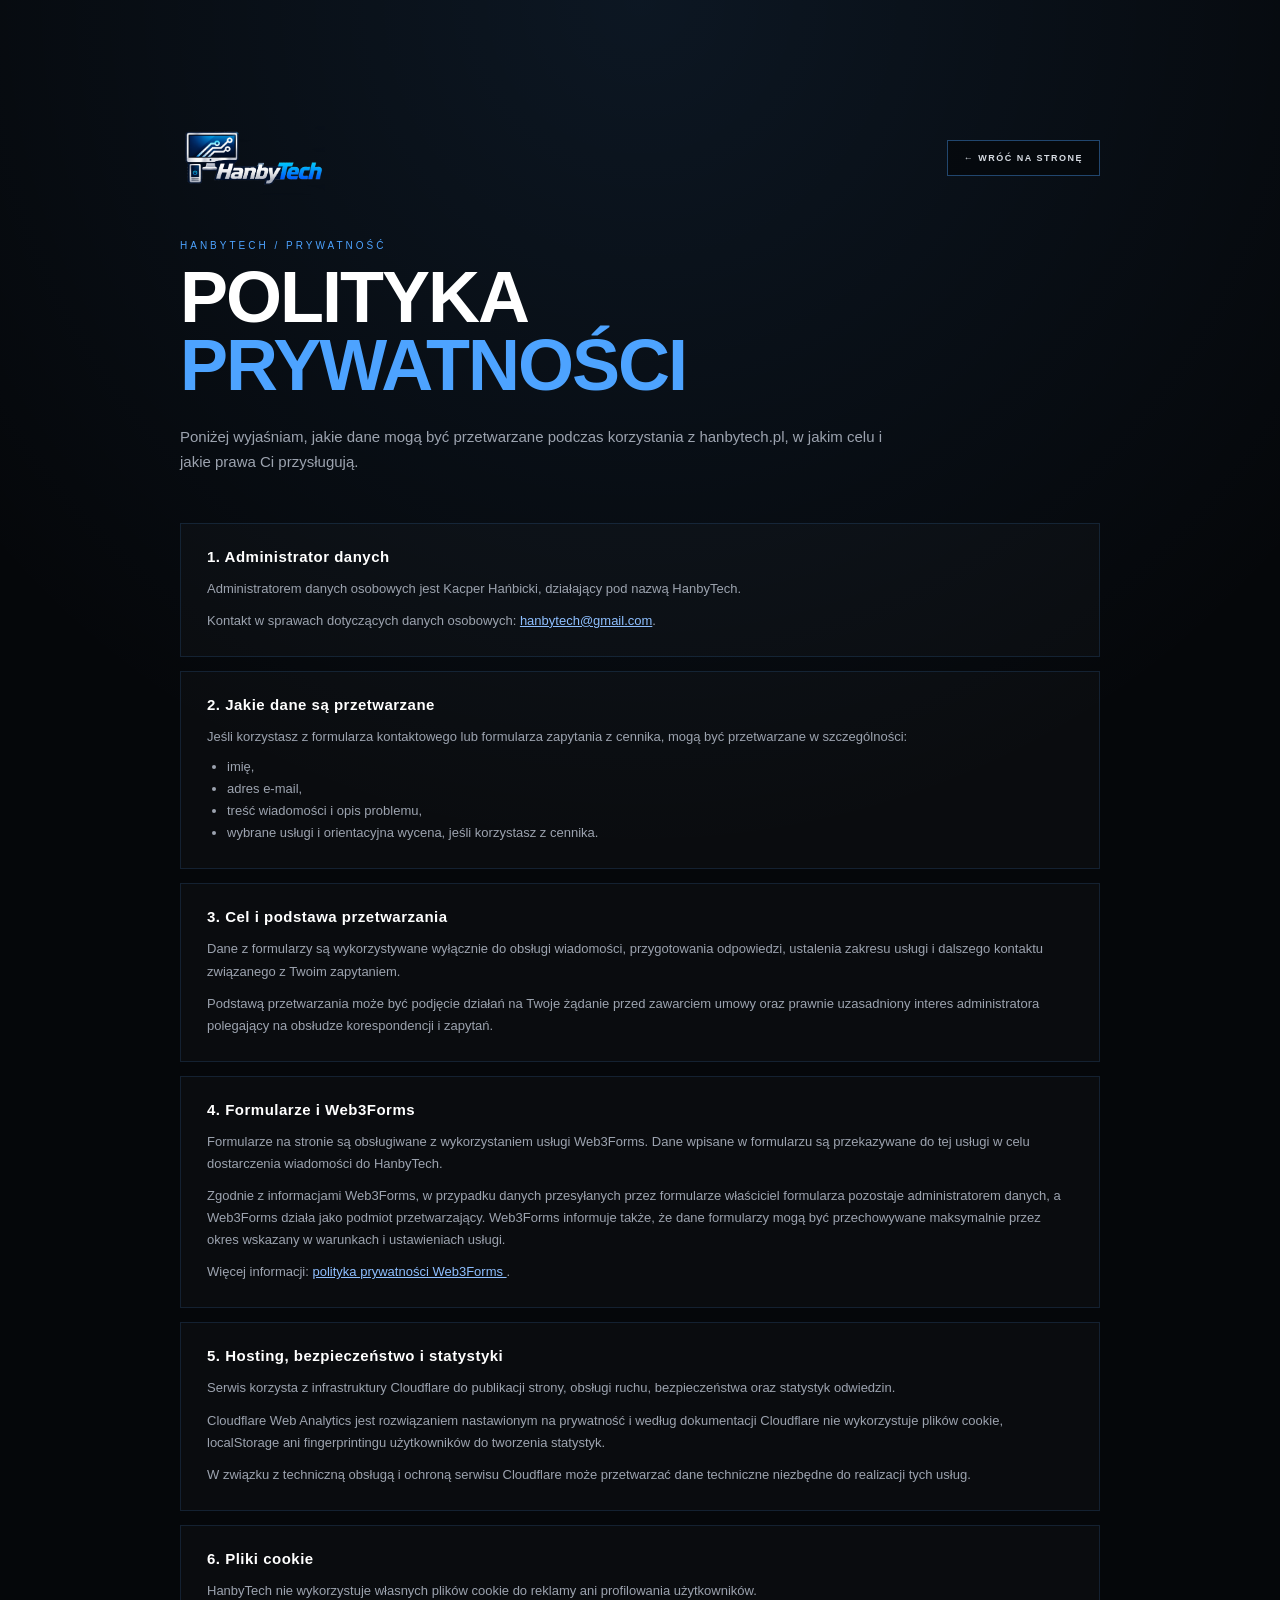
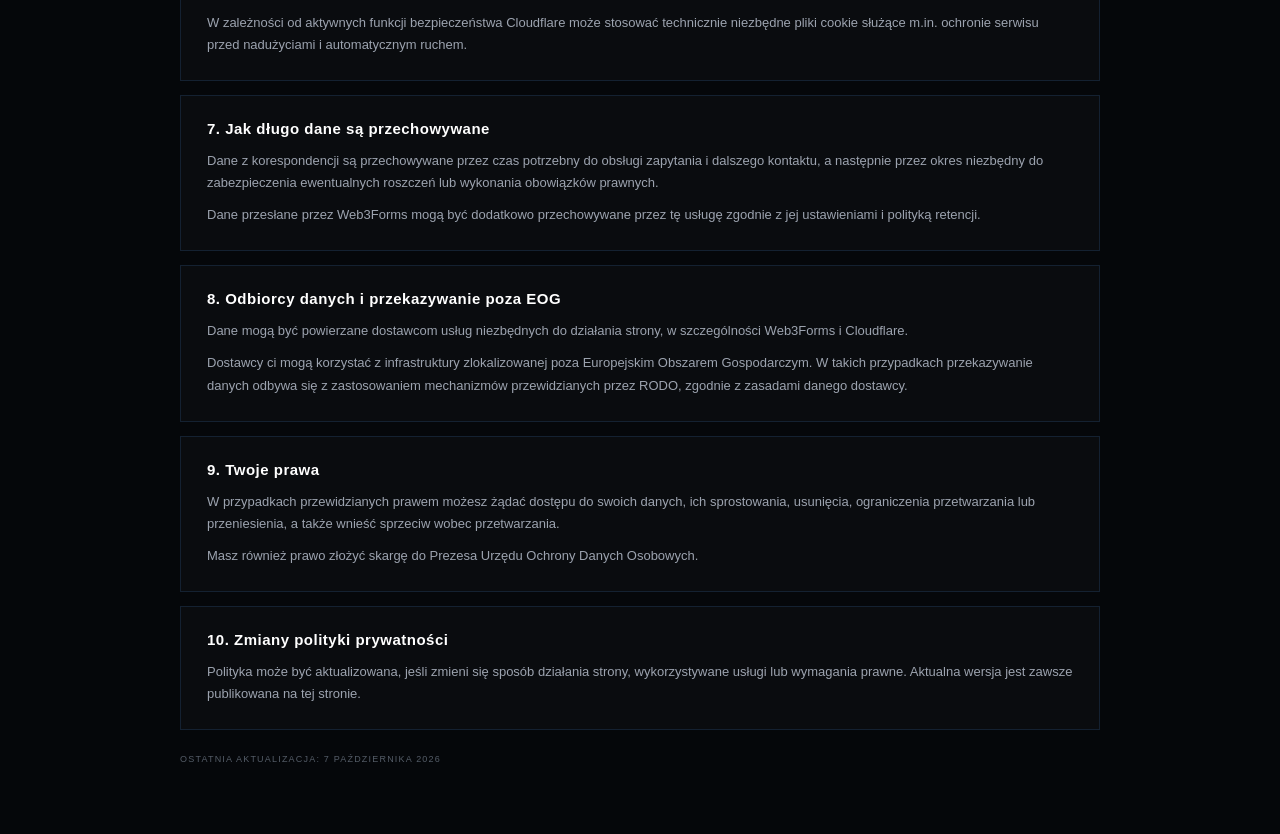
==== commit 43c64054: "Naprawa przewijania polityki prywatnosci" ====
--- a/polityka-prywatnosci.html
+++ b/polityka-prywatnosci.html
@@ -1,5 +1,5 @@
 <!DOCTYPE html>
-<html lang="pl">
+<html lang="pl" class="privacy-page-root">
 <head>
     <meta charset="UTF-8">
     <meta name="viewport" content="width=device-width, initial-scale=1.0">
--- a/style.css
+++ b/style.css
@@ -4505,6 +4505,23 @@
 }
 
 
+
+/* FIX — przewijanie strony polityki prywatności */
+html.privacy-page-root {
+    width: 100%;
+    height: auto;
+    min-height: 100%;
+    overflow-x: hidden;
+    overflow-y: auto;
+}
+
+html.privacy-page-root body.privacy-page {
+    height: auto;
+    min-height: 100vh;
+    overflow-x: hidden;
+    overflow-y: visible;
+}
+
 /* =========================================================
    POLITYKA PRYWATNOŚCI
 ========================================================= */
